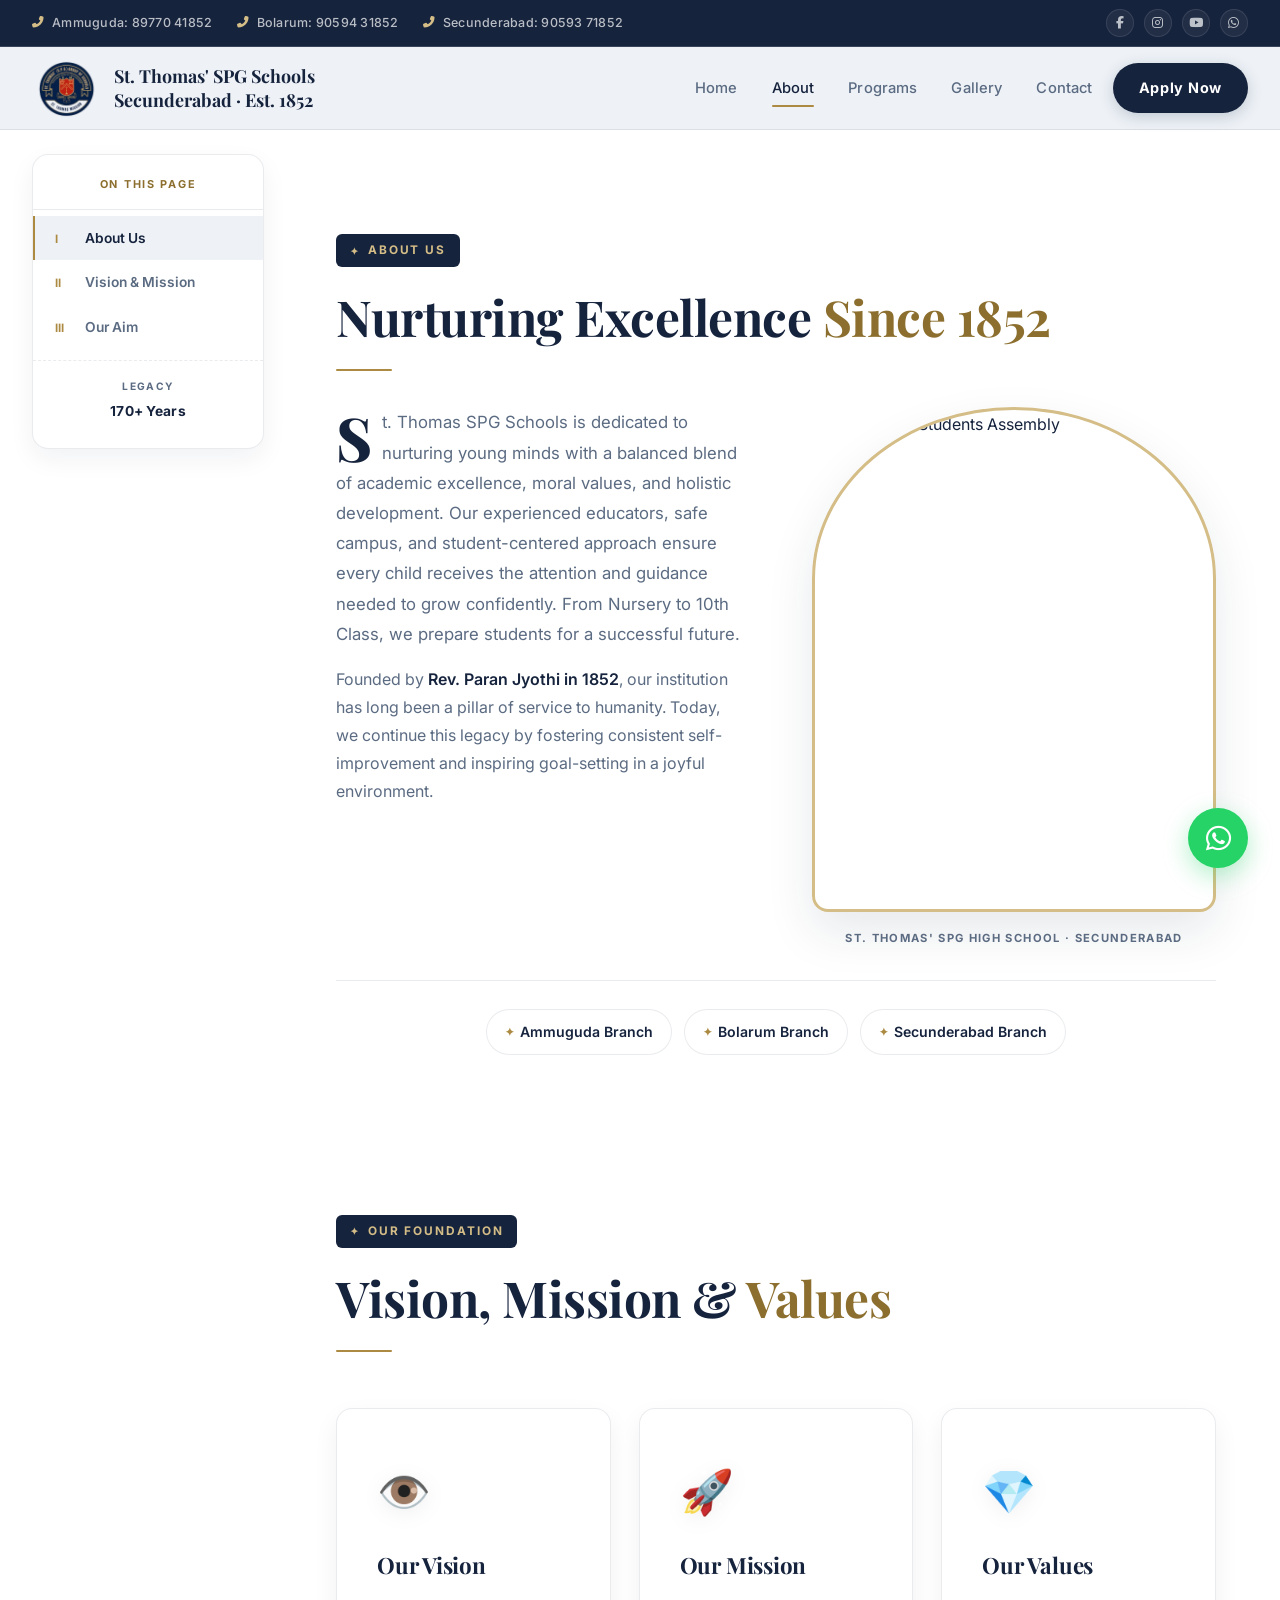
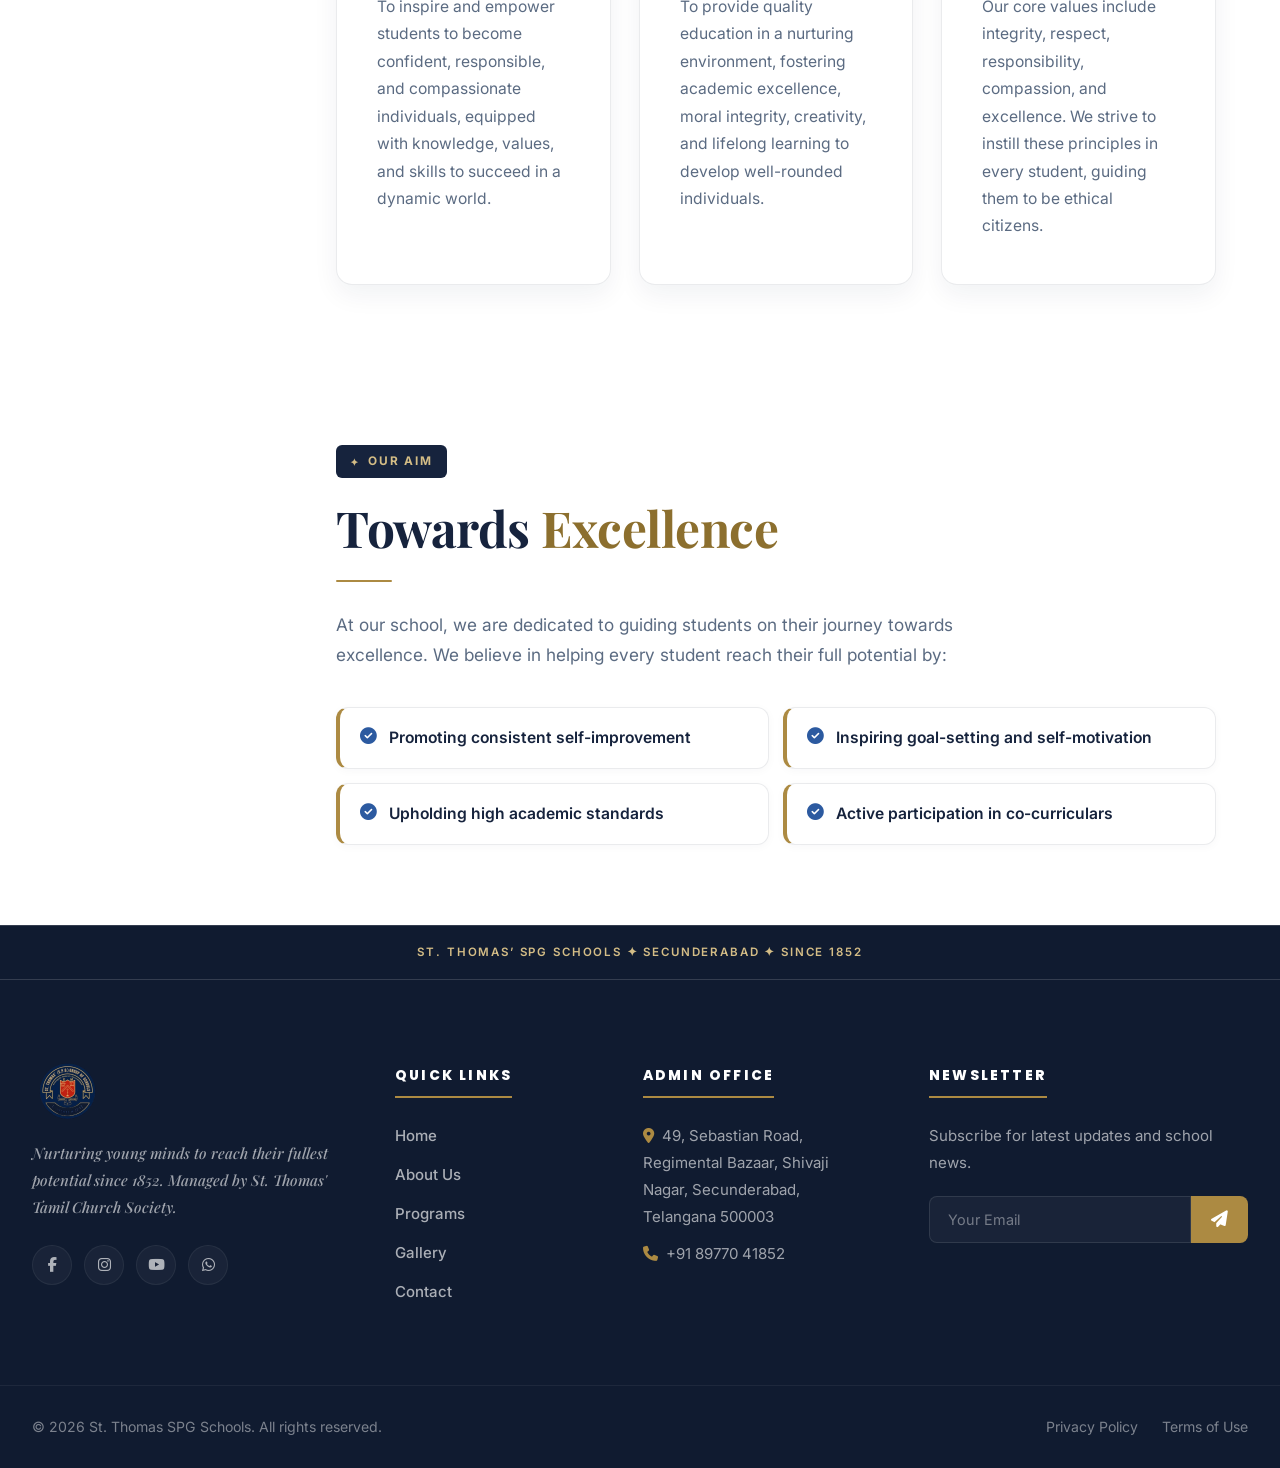
==== about.html @ c5da7d05 "Fix sticky sidebar regression, hide sidebar on mobile, reduce section spacing Co-Authored-By: Claude" ====
<!DOCTYPE html>
<html lang="en">
<head>
  <meta charset="UTF-8">
  <meta name="viewport" content="width=device-width, initial-scale=1.0">
  <title>About Us | St. Thomas SPG Schools</title>
  <meta name="description" content="Learn about the legacy, mission, and vision of St. Thomas SPG Schools. Excellence in education since 1852.">
  <link rel="preconnect" href="https://fonts.googleapis.com">
  <link rel="preconnect" href="https://fonts.gstatic.com" crossorigin>
  <link href="https://fonts.googleapis.com/css2?family=Poppins:wght@300;400;500;600;700;800&family=Montserrat:wght@400;500;600;700;800&family=Inter:wght@300;400;500;600;700&display=swap" rel="stylesheet">
  <link rel="stylesheet" href="https://cdnjs.cloudflare.com/ajax/libs/font-awesome/6.5.1/css/all.min.css">
  <link rel="stylesheet" href="style.css?v=15">
</head>
<body>

<div class="header-wrapper">
  <div class="top-bar">
    <div class="container">
      <div class="branch-links">
        <a href="tel:+918977041852" class="top-link"><i class="fas fa-phone-alt"></i> Ammuguda: 89770 41852</a>
        <a href="tel:+919059431852" class="top-link"><i class="fas fa-phone-alt"></i> Bolarum: 90594 31852</a>
        <a href="tel:+919059371852" class="top-link"><i class="fas fa-phone-alt"></i> Secunderabad: 90593 71852</a>
      </div>
      <div class="social-links">
        <a href="https://www.facebook.com/profile.php?id=61575500995581" target="_blank" aria-label="Facebook"><i class="fab fa-facebook-f"></i></a>
        <a href="https://www.instagram.com/st.thomasspg" target="_blank" aria-label="Instagram"><i class="fab fa-instagram"></i></a>
        <a href="https://youtube.com/@stthomasspghighschool" target="_blank" aria-label="YouTube"><i class="fab fa-youtube"></i></a>
        <a href="https://wa.me/918977041852" target="_blank" aria-label="WhatsApp"><i class="fab fa-whatsapp"></i></a>
      </div>
    </div>
  </div>
  <header class="main-header">
    <div class="container">
      <a href="index.html"><img src="assets/logo.png" alt="St. Thomas SPG Logo" class="nav-logo"></a>
      <nav class="nav-links" id="mainNav">
        <a href="index.html">Home</a>
        <a href="about.html" class="active">About</a>
        <a href="programs.html">Programs</a>
        <a href="gallery.html">Gallery</a>
        <!-- <a href="blog.html">Blog</a> -->
        <a href="contact.html">Contact</a>
        <a href="contact.html" class="btn-apply">Apply Now</a>
      </nav>
      <button class="menu-toggle" aria-label="Toggle Menu">
        <span class="bar"></span><span class="bar"></span><span class="bar"></span>
      </button>
    </div>
  </header>
</div>

<main>

  <!-- Page Banner -->
  <!-- <section class="page-banner" style="background-image: url('assets/about-banner.jpg')"></section> -->

  <div class="page-layout">
    <nav class="quick-nav" aria-label="Page sections">
      <div class="quick-nav-title">On This Page</div>
      <a href="#intro"><span class="num">I</span> About Us</a>
      <a href="#foundation"><span class="num">II</span> Vision &amp; Mission</a>
      <a href="#aim"><span class="num">III</span> Our Aim</a>
      <div class="quick-nav-footer">
        <span class="qn-label">Legacy</span>
        <span class="qn-value">170+ Years</span>
      </div>
    </nav>
    <div class="page-content">

  <!-- About Intro -->
  <section id="intro" class="section">
    <div class="container">
      <span class="eyebrow">About Us</span>
      <h2 class="section-title">Nurturing Excellence <span>Since 1852</span></h2>
      <div class="gold-rule"></div>
      <div class="about-intro-grid mt-4">
        <div class="reveal-left">
          <p class="drop-cap">
            St. Thomas SPG Schools is dedicated to nurturing young minds with a balanced blend of academic excellence, moral values, and holistic development.
            Our experienced educators, safe campus, and student-centered approach ensure every child receives the attention and guidance needed to grow confidently.
            From Nursery to 10th Class, we prepare students for a successful future.
          </p>
          <p style="font-size:1rem;line-height:1.75;color:var(--muted)">
            Founded by <strong style="color:var(--ink)">Rev. Paran Jyothi in 1852</strong>, our institution has long been a pillar of service to humanity.
            Today, we continue this legacy by fostering consistent self-improvement and inspiring goal-setting in a joyful environment.
          </p>
        </div>
        <div class="reveal-right">
          <div class="arch-image-wrap">
            <img src="assets/DSC09462.JPG" alt="St. Thomas Students Assembly" loading="lazy">
          </div>
          <div class="arch-caption">St. Thomas' SPG High School &middot; Secunderabad</div>
        </div>
      </div>
      <div class="branch-pills reveal">
        <span>Ammuguda Branch</span>
        <span>Bolarum Branch</span>
        <span>Secunderabad Branch</span>
       
      </div>
    </div>
  </section>

  <!-- Mission / Vision / Values -->
  <section id="foundation" class="section">
    <div class="container">
      <div class="text-center reveal mb-5">
        <span class="eyebrow">Our Foundation</span>
        <h2 class="section-title">Vision, Mission &amp; <span>Values</span></h2>
        <div class="gold-rule center"></div>
      </div>
      <div class="mission-grid">
        <div class="glass-card reveal">
          <span class="icon-emoji">👁️</span>
          <h3>Our Vision</h3>
          <p>To inspire and empower students to become confident, responsible, and compassionate individuals, equipped with knowledge, values, and skills to succeed in a dynamic world.</p>
        </div>
        <div class="glass-card reveal">
          <span class="icon-emoji">🚀</span>
          <h3>Our Mission</h3>
          <p>To provide quality education in a nurturing environment, fostering academic excellence, moral integrity, creativity, and lifelong learning to develop well-rounded individuals.</p>
        </div>
        <div class="glass-card reveal">
          <span class="icon-emoji">💎</span>
          <h3>Our Values</h3>
          <p>Our core values include integrity, respect, responsibility, compassion, and excellence. We strive to instill these principles in every student, guiding them to be ethical citizens.</p>
        </div>
      </div>
    </div>
  </section>

  <!-- Our Aim -->
  <section id="aim" class="section">
    <div class="container">
      <div class="text-center reveal mb-4">
        <span class="eyebrow">Our Aim</span>
        <h2 class="section-title">Towards <span>Excellence</span></h2>
        <div class="gold-rule center"></div>
        <p class="section-subtitle">At our school, we are dedicated to guiding students on their journey towards excellence. We believe in helping every student reach their full potential by:</p>
      </div>
      <div class="aim-list reveal">
        <div class="aim-item"><i class="fas fa-check-circle"></i> Promoting consistent self-improvement</div>
        <div class="aim-item"><i class="fas fa-check-circle"></i> Inspiring goal-setting and self-motivation</div>
        <div class="aim-item"><i class="fas fa-check-circle"></i> Upholding high academic standards</div>
        <div class="aim-item"><i class="fas fa-check-circle"></i> Active participation in co-curriculars</div>
      </div>
    </div>
  </section>

    </div>
  </div>

</main>

<footer class="main-footer">
  <div class="container footer-grid">
    <div class="footer-col">
      <img src="assets/logo.png" alt="St. Thomas SPG Logo" class="footer-logo">
      <p>Nurturing young minds to reach their fullest potential since 1852. Managed by St. Thomas' Tamil Church Society.</p>
      <div class="footer-social">
        <a href="https://www.facebook.com/profile.php?id=61575500995581" target="_blank"><i class="fab fa-facebook-f"></i></a>
        <a href="https://www.instagram.com/st.thomasspg" target="_blank"><i class="fab fa-instagram"></i></a>
        <a href="https://youtube.com/@stthomasspghighschool" target="_blank"><i class="fab fa-youtube"></i></a>
        <a href="https://wa.me/918977041852" target="_blank"><i class="fab fa-whatsapp"></i></a>
      </div>
    </div>
    <div class="footer-col">
      <h4>Quick Links</h4>
      <div class="footer-links">
        <a href="index.html">Home</a>
        <a href="about.html">About Us</a>
        <a href="programs.html">Programs</a>
        <a href="gallery.html">Gallery</a>
        <!-- <a href="blog.html">Blog</a> -->
        <a href="contact.html">Contact</a>
      </div>
    </div>
    <div class="footer-col">
      <h4>Admin Office</h4>
      <p><i class="fas fa-map-marker-alt" style="margin-right:8px;color:var(--gold)"></i>49, Sebastian Road, Regimental Bazaar, Shivaji Nagar, Secunderabad, Telangana 500003</p>
      <p style="margin-top:10px"><i class="fas fa-phone" style="margin-right:8px;color:var(--gold)"></i>+91 89770 41852</p>
    </div>
    <div class="footer-col">
      <h4>Newsletter</h4>
      <p>Subscribe for latest updates and school news.</p>
      <form class="newsletter-form">
        <input type="email" placeholder="Your Email">
        <button type="submit"><i class="fas fa-paper-plane"></i></button>
      </form>
    </div>
  </div>
  <div class="footer-bottom">
    <div class="container">
      <p>&copy; 2026 St. Thomas SPG Schools. All rights reserved.</p>
      <div class="footer-bottom-links">
        <a href="#">Privacy Policy</a>
        <a href="#">Terms of Use</a>
      </div>
    </div>
  </div>
</footer>

<a href="https://wa.me/918977041852" class="whatsapp-float" target="_blank" aria-label="Chat on WhatsApp"><i class="fab fa-whatsapp"></i></a>
<script src="main.js?v=12"></script>
</body>
</html>
---- style.css ----
/* ============================================================
   St. Thomas SPG Schools — Heritage Institutional Style System
   Design: Traditional, editorial, content-first (est. 1852)
   Colors: Deep Navy + Antique Gold, on pale stone backgrounds
   Fonts: Playfair Display (headings) + Inter (body)
   ============================================================ */

@import url('https://fonts.googleapis.com/css2?family=Playfair+Display:ital,wght@0,600;0,700;0,800;1,500;1,600&family=Poppins:wght@300;400;500;600;700;800&family=Montserrat:wght@400;500;600;700;800&family=Inter:wght@300;400;500;600;700&display=swap');
@import url('https://cdnjs.cloudflare.com/ajax/libs/font-awesome/6.5.1/css/all.min.css');

/* ── Design Tokens & Gradients ── */
:root {
  --navy:            #16233D; /* Deep Heritage Navy primary */
  --navy-mid:        #101B30;
  --navy-light:      #2C4570;
  --gold:            #AC8A42; /* Antique Gold secondary */
  --gold-light:      #D4BD86;
  --gold-accent:     #8C6F2E;
  --emerald:         #2C5AA0; /* Muted link blue accent */
  --emerald-dark:    #234A87;
  --cream:           #EEF2F7; /* Pale stone-blue support */
  --white:           #FFFFFF;
  --ink:             #16233D;
  --muted:           #5B6B82;
  --border:          rgba(22, 35, 61, 0.09);
  --border-light:    rgba(255, 255, 255, 0.15);

  /* Gradients — flattened to solid heritage tones */
  --gradient-blue:         var(--navy);
  --gradient-cyan:         var(--navy);
  --gradient-yellow:       var(--gold);
  --gradient-yellow-light: var(--gold-light);
  --gradient-green:        var(--emerald);
  --gradient-glass:        linear-gradient(135deg, rgba(255,255,255,0.7), rgba(255,255,255,0.25));

  /* Elevation Shadows */
  --shadow-s:        0 2px 10px rgba(22, 35, 61, 0.03);
  --shadow-m:        0 10px 26px rgba(22, 35, 61, 0.06);
  --shadow-l:        0 20px 48px rgba(22, 35, 61, 0.10);

  /* Radius */
  --radius-sm:       8px;
  --radius:          12px;
  --radius-lg:       16px;

  /* Framing Motion style easing */
  --transition:      all 0.5s cubic-bezier(0.16, 1, 0.3, 1);
  --container:       1280px;
  --header-h:        142px;
}

/* ── Reset & Core Styles ── */
*, *::before, *::after { margin:0; padding:0; box-sizing:border-box; }
html { scroll-behavior: smooth; font-size: 16px; -webkit-font-smoothing: antialiased; }
body {
  font-family: 'Inter', sans-serif;
  color: var(--ink);
  line-height: 1.8;
  background: var(--white);
  overflow-x: hidden;
}
img { max-width:100%; height:auto; display:block; image-rendering: -webkit-optimize-contrast; }
a { text-decoration: none; color: inherit; transition: var(--transition); }
ul { list-style: none; }

/* Heritage Typography */
h1, h2, h3, h4 {
  font-family: 'Playfair Display', Georgia, serif;
  color: var(--navy);
  line-height: 1.25;
  font-weight: 700;
  letter-spacing: -0.01em;
}
p {
  font-weight: 400;
  color: var(--muted);
}
strong {
  color: var(--navy-mid);
  font-weight: 600;
}

/* Custom Scrollbar */
::-webkit-scrollbar { width: 8px; }
::-webkit-scrollbar-track { background: var(--cream); }
::-webkit-scrollbar-thumb { background: var(--navy-light); border-radius: 4px; }
::-webkit-scrollbar-thumb:hover { background: var(--gold); }

::selection {
  background: var(--navy);
  color: var(--gold-light);
}

/* Container */
.container { max-width: var(--container); margin: 0 auto; padding: 0 32px; }

/* Gradient Heading utility */
.gradient-text {
  background: var(--gradient-blue);
  -webkit-background-clip: text;
  -webkit-text-fill-color: transparent;
}
.gradient-text-alt {
  background: var(--gradient-yellow);
  -webkit-background-clip: text;
  -webkit-text-fill-color: transparent;
}

/* ══════════════════════════════════════════
   TOP BAR (Gradient background)
   ══════════════════════════════════════════ */
.top-bar {
  background: var(--navy);
  color: rgba(255, 255, 255, 0.7);
  padding: 9px 0;
  font-size: 0.78rem;
  font-weight: 500;
  letter-spacing: 0.06em;
  text-transform: uppercase;
  border-bottom: 1px solid var(--border-light);
}
.top-bar .container { display:flex; align-items:center; justify-content:space-between; flex-wrap:wrap; gap:12px; }
.branch-links { display:flex; gap:24px; flex-wrap:wrap; }
.top-link { display:flex; align-items:center; gap:8px; color:rgba(255, 255, 255, 0.7); text-transform: none; letter-spacing: 0.02em; }
.top-link:hover { color: var(--gold-light); }
.top-link i { font-size:0.72rem; color: var(--gold-light); }
.social-links { display:flex; gap:10px; }
.social-links a {
  width: 28px; height: 28px;
  border-radius: 50%;
  background: rgba(255, 255, 255, 0.05);
  display: flex; align-items: center; justify-content: center;
  font-size: 0.78rem; color: rgba(255, 255, 255, 0.7);
  transition: var(--transition);
  border: 1px solid rgba(255,255,255,0.1);
}
.social-links a:hover {
  background: var(--gold);
  color: var(--white);
  border-color: transparent;
}

/* ══════════════════════════════════════════
   NAVIGATION BAR (Flat, editorial, sticky)
   ══════════════════════════════════════════ */
.header-wrapper { position: sticky; top: 0; z-index: 950; }
.main-header {
  background: var(--cream);
  border-bottom: 1px solid var(--border);
  padding: 12px 0;
  transition: var(--transition);
}
.main-header.scrolled {
  padding: 8px 0;
  box-shadow: var(--shadow-s);
  background: var(--white);
}
.main-header .container { display:flex; align-items:center; justify-content:space-between; }
.main-header .container > a { display:flex; align-items:center; }
.nav-logo { height: 58px; width: auto; transition: var(--transition); }
.main-header.scrolled .nav-logo { height: 48px; }
/* CSS-only heritage wordmark beside the crest, matching reference lockup */
.main-header .container > a::after {
  content: "St. Thomas' SPG Schools\A Secunderabad \00B7  Est. 1852";
  white-space: pre-line;
  margin-left: 14px;
  font-family: 'Playfair Display', Georgia, serif;
  font-weight: 700;
  font-size: 1.12rem;
  line-height: 1.35;
  color: var(--navy);
}

.nav-links { display:flex; align-items:center; gap:6px; }
.nav-links a {
  font-family: 'Inter', sans-serif;
  font-weight: 500;
  font-size: 0.92rem;
  color: var(--muted);
  padding: 8px 14px;
  border-radius: var(--radius-sm);
  position: relative;
  letter-spacing: 0.01em;
}
.nav-links a:hover, .nav-links a.active { color: var(--navy); }
.nav-links a::after {
  content:''; position:absolute; bottom:2px; left:14px; right:14px;
  height: 2px; background: var(--gold);
  transform: scaleX(0); transform-origin: left;
  transition: transform 0.35s cubic-bezier(0.16, 1, 0.3, 1);
  border-radius: 2px;
}
.nav-links a:hover::after, .nav-links a.active::after { transform: scaleX(1); }

/* Premium Apply Button */
.nav-links .btn-apply {
  background: var(--gradient-blue);
  color: var(--white) !important;
  padding: 12px 26px;
  border-radius: 50px;
  font-weight: 700;
  font-size: 0.9rem;
  letter-spacing: 0.05em;
  border: none;
  transition: var(--transition);
  box-shadow: 0 4px 15px rgba(15, 41, 66, 0.2);
}
.nav-links .btn-apply::after { display:none; }
.nav-links .btn-apply:hover {
  background: var(--gold-accent);
  color: var(--white) !important;
}

/* Mobile Toggle */
.menu-toggle {
  display: none; flex-direction: column; gap: 6px;
  background: none; border: none; cursor: pointer; padding: 6px;
}
.menu-toggle .bar { display:block; width:26px; height:2px; background: var(--navy); border-radius:2px; transition: var(--transition); }
.menu-toggle.active .bar:nth-child(1) { transform: translateY(8px) rotate(45deg); }
.menu-toggle.active .bar:nth-child(2) { opacity: 0; }
.menu-toggle.active .bar:nth-child(3) { transform: translateY(-8px) rotate(-45deg); }

/* ══════════════════════════════════════════
   HERO BANNER & CAROUSEL (Ken Burns Slide)
   ══════════════════════════════════════════ */
.hero { position:relative; height: 85vh; min-height: 600px; overflow: hidden; background: var(--navy); }
.hero-slider { height:100%; position:relative; }
.slide {
  position:absolute; inset:0;
  opacity: 0; transition: opacity 1.8s cubic-bezier(0.4, 0, 0.2, 1);
  display:flex; align-items:center;
  overflow: hidden;
}
.slide::before {
  content: '';
  position: absolute; inset: 0;
  background-image: inherit;
  background-size: cover; background-position: center;
  transition: transform 8s ease-out;
  transform: scale(1.08);
}
.slide.active { opacity:1; z-index:1; }
.slide.active::before { transform: scale(1); }

.slide-overlay {
  position:absolute; inset:0;
  background: linear-gradient(115deg, rgba(16,27,48,0.93) 0%, rgba(22,35,61,0.6) 52%, rgba(172,138,66,0.22) 100%);
  z-index: 1;
}
/* CSS-only heritage crest, echoing a circular church-seal motif */
.hero::after {
  content: '';
  position: absolute; top: 44px; right: 56px; z-index: 4;
  width: 108px; height: 108px; border-radius: 50%;
  background: var(--white) url('assets/logo.png') center/60% no-repeat;
  border: 3px solid var(--gold-light);
  box-shadow: var(--shadow-l);
}
@media (max-width: 1024px) { .hero::after { display:none; } }
.hero-content {
  position:relative; z-index:2;
  color: var(--white);
  max-width: 740px;
  opacity: 0; transform: translateY(40px);
  transition: opacity 1s 0.6s cubic-bezier(0.16, 1, 0.3, 1), transform 1s 0.6s cubic-bezier(0.16, 1, 0.3, 1);
}
.slide.active .hero-content { opacity:1; transform: translateY(0); }

.hero-eyebrow {
  display:inline-flex; align-items:center; gap:8px;
  background: rgba(255, 255, 255, 0.1);
  color: var(--gold-light);
  padding: 7px 16px 7px 14px; border-radius: 6px;
  font-size: 0.76rem; font-weight: 700;
  text-transform: uppercase; letter-spacing: 0.14em;
  margin-bottom: 26px;
  border: 1px solid rgba(255,255,255,0.15);
}
.hero-content h1 {
  font-family: 'Playfair Display', Georgia, serif;
  font-weight: 700;
  font-size: clamp(2.6rem, 5.8vw, 4.2rem);
  color: var(--white);
  margin-bottom: 22px;
  line-height: 1.15;
}
.hero-content h1 span { color: var(--gold-light); }
.hero-content p { font-size: 1.12rem; color: var(--white); opacity:0.85; margin-bottom: 38px; max-width: 600px; font-weight: 300; font-style: italic; }
.hero-actions { display:flex; gap:16px; flex-wrap:wrap; }

/* Quick-fact pill row, echoing reference's service-time pills */
.hero-facts { display:flex; gap:10px; flex-wrap:wrap; margin-top: 32px; }
.hero-facts span {
  display:inline-flex; align-items:center;
  background: rgba(255,255,255,0.08);
  border: 1px solid rgba(255,255,255,0.18);
  color: rgba(255,255,255,0.9);
  padding: 8px 16px; border-radius: 50px;
  font-size: 0.82rem; font-weight: 600;
}
.hero-facts span strong { color: var(--gold-light); font-weight: 700; margin-right: 5px; }

/* CSS-only pull-quote for reused brand tagline text */
.pull-quote {
  font-family: 'Playfair Display', Georgia, serif;
  font-style: italic; font-weight: 500;
  font-size: 1.5rem; line-height: 1.5;
  color: var(--navy);
  border-left: 3px solid var(--gold);
  padding: 6px 0 6px 26px;
  margin: 32px 0;
}

/* Branch-family pill list, echoing reference's "Mother of many congregations" tags */
.branch-pills {
  display:flex; flex-wrap:wrap; gap:12px;
  justify-content:center;
  margin-top: 32px; padding-top: 28px;
  border-top: 1px solid var(--border);
}
.branch-pills span {
  display:inline-flex; align-items:center; gap:6px;
  background: var(--white);
  border: 1px solid var(--border);
  color: var(--navy);
  padding: 9px 18px; border-radius: 50px;
  font-size: 0.88rem; font-weight: 600;
}
.branch-pills span::before { content: '\2726'; color: var(--gold); font-size: 0.8em; }

/* ══════════════════════════════════════════
   PAGE LAYOUT (sticky "Order of Service" style menu + content, side by side)
   ══════════════════════════════════════════ */
.page-layout {
  display: flex;
  align-items: flex-start;
  gap: 40px;
  max-width: var(--container);
  margin: 0 auto;
  padding: 24px 32px 0;
}
.page-content { flex: 1 1 auto; min-width: 0; }
.quick-nav {
  flex: 0 0 232px;
  position: sticky;
  top: 96px;
  background: var(--white);
  border: 1px solid var(--border);
  border-radius: var(--radius-lg);
  box-shadow: var(--shadow-m);
  padding: 20px 0;
  max-height: calc(100vh - 120px);
  overflow-y: auto;
}
.quick-nav-title {
  text-align: center;
  font-size: 0.68rem; font-weight: 700;
  letter-spacing: 0.16em; text-transform: uppercase;
  color: var(--gold-accent);
  padding: 0 20px 14px;
  border-bottom: 1px solid var(--border);
  margin-bottom: 6px;
}
.quick-nav a {
  display: flex; align-items: baseline; gap: 12px;
  padding: 10px 20px;
  font-size: 0.86rem; font-weight: 600;
  color: var(--muted);
  border-left: 2px solid transparent;
}
.quick-nav a span.num {
  font-family: 'Inter', sans-serif;
  font-size: 0.72rem; font-weight: 700;
  color: var(--gold);
  min-width: 18px;
}
.quick-nav a:hover { background: var(--cream); color: var(--navy); }
.quick-nav a.active {
  background: var(--cream);
  color: var(--navy);
  border-left-color: var(--gold);
}
.quick-nav-footer {
  text-align: center;
  margin-top: 10px; padding: 16px 20px 4px;
  border-top: 1px dashed var(--border);
}
.quick-nav-footer .qn-label {
  display:block; font-size: 0.64rem; font-weight: 700;
  letter-spacing: 0.14em; text-transform: uppercase;
  color: var(--muted); margin-bottom: 4px;
}
.quick-nav-footer .qn-value {
  display:block; font-size: 0.86rem; font-weight: 700;
  color: var(--navy); letter-spacing: 0.02em;
}
/* Below this width there's no room for menu + content side by side — hide the sidebar entirely on mobile/tablet */
@media (max-width: 1100px) {
  .page-layout { display: block; padding-top: 0; }
  .quick-nav { display: none; }
}

/* Buttons */
.btn-hero-primary {
  background: var(--gold);
  color: var(--white);
  padding: 14px 32px; border-radius: 50px;
  font-weight: 600; font-size: 0.98rem;
  display:inline-flex; align-items:center; gap:8px;
  border: none;
  transition: var(--transition);
  box-shadow: var(--shadow-s);
  cursor: pointer;
}
.btn-hero-primary:hover {
  background: var(--navy);
  color: var(--white);
  box-shadow: var(--shadow-m);
}
.btn-hero-outline {
  border: 1.5px solid rgba(255,255,255,0.5); color: var(--white);
  padding: 14px 32px; border-radius: 50px;
  font-weight: 600; font-size: 0.98rem;
  transition: var(--transition);
  background: transparent;
}
.btn-hero-outline:hover {
  background: var(--white);
  color: var(--navy);
  border-color: var(--white);
}

/* Slider Dots */
.slider-dots {
  position:absolute; bottom:40px; left:50%; transform:translateX(-50%);
  display:flex; gap:12px; z-index:5;
}
.dot {
  width:12px; height:12px;
  background: rgba(255,255,255,0.3); border-radius:50%;
  cursor:pointer; transition: var(--transition);
}
.dot.active { background: var(--gradient-yellow); width:36px; border-radius:6px; }

/* ══════════════════════════════════════════
   SECTION BASE (Modern layouts)
   ══════════════════════════════════════════ */
.section { padding: 80px 0; position: relative; }
.section-cream { background: var(--cream); }
.section-navy { background: var(--gradient-blue); color: var(--white); }

.eyebrow {
  display:inline-flex; align-items:center; gap:8px;
  font-family: 'Inter', sans-serif;
  font-size: 0.74rem; font-weight: 700;
  text-transform: uppercase; letter-spacing: 0.16em;
  color: var(--gold-light);
  background: var(--navy);
  padding: 6px 14px; border-radius: 6px;
  margin-bottom: 18px;
}
.eyebrow::before { content: '\2726'; color: var(--gold-light); font-size: 0.85em; }
.section-navy .eyebrow { background: rgba(255,255,255,0.1); color: var(--gold-light); }

.section-title {
  font-size: clamp(1.9rem, 4vw, 3.1rem);
  color: var(--navy);
  margin-bottom: 22px;
  font-weight: 700;
  letter-spacing: -0.01em;
}
.section-title span { color: var(--gold-accent); }
.section-title.light { color: var(--white); }

/* ══════════════════════════════════════════
   LEADER CARD (dark message card — echoing reference's "From the Pastor's Desk")
   ══════════════════════════════════════════ */
.leader-card {
  background: var(--gradient-blue);
  border-radius: var(--radius-lg);
  padding: 56px;
  display: grid;
  grid-template-columns: 220px 1fr;
  gap: 48px;
  align-items: start;
  box-shadow: var(--shadow-l);
}
.leader-card-side { text-align: center; }
.leader-photo {
  width: 140px; height: 140px;
  border-radius: 50%;
  object-fit: cover;
  border: 3px solid var(--gold-light);
  box-shadow: var(--shadow-m);
  margin: 0 auto 18px;
  display: block;
}
.leader-card-side h3 { color: var(--white); font-size: 1.15rem; margin-bottom: 6px; }
.leader-card-side .leader-title {
  display: block;
  font-size: 0.74rem; font-weight: 700;
  letter-spacing: 0.1em; text-transform: uppercase;
  color: rgba(255,255,255,0.6);
  line-height: 1.6;
}
.leader-card-main .eyebrow { background: rgba(255,255,255,0.1); color: var(--gold-light); }
.leader-card-main .section-title { color: var(--white); margin-bottom: 18px; }
.leader-card-main .section-title span { color: var(--gold-light); }
.leader-intro { font-family: 'Playfair Display', Georgia, serif; font-style: italic; font-size: 1.15rem; color: rgba(255,255,255,0.85); line-height: 1.6; margin-bottom: 22px; }
.leader-card-main p { color: rgba(255,255,255,0.75); margin-bottom: 16px; line-height: 1.8; }
.leader-signature-rule { border: none; border-top: 1px solid rgba(255,255,255,0.15); margin: 28px 0; }
.leader-signature { font-family: 'Playfair Display', Georgia, serif; font-style: italic; font-weight: 700; font-size: 1.15rem; color: var(--gold-light); margin-bottom: 6px; }
.leader-signature-title { font-size: 0.76rem; letter-spacing: 0.08em; text-transform: uppercase; color: rgba(255,255,255,0.55); }
@media (max-width: 760px) { .leader-card { grid-template-columns: 1fr; padding: 36px 28px; text-align:center; } .leader-card-main { text-align: left; } }
.section-title.light span { color: var(--gold-light); }
.section-subtitle { color: var(--muted); font-size: 1.08rem; max-width: 660px; line-height: 1.75; }
.section-navy .section-subtitle { color: rgba(255,255,255,0.75); }

/* Elegant Divider rule */
.gold-rule {
  width: 56px; height: 2px;
  background: var(--gold);
  border-radius: 1px;
  margin-bottom: 28px;
}
.center .gold-rule { margin: 0 auto 28px; }


/* ══════════════════════════════════════════
   DESK CARDS (Church Desk / Management Desk — 3-up person cards)
   ══════════════════════════════════════════ */
.desk-intro { max-width: 780px; margin: 0 auto 48px; text-align: center; color: var(--muted); font-size: 1.05rem; line-height: 1.85; }
.desk-grid { display: grid; grid-template-columns: repeat(3, 1fr); gap: 28px; }
.desk-card {
  background: var(--white);
  border: 1px solid var(--border);
  border-radius: var(--radius-lg);
  padding: 32px 24px;
  text-align: center;
  box-shadow: var(--shadow-s);
  transition: var(--transition);
}
.desk-card:hover { box-shadow: var(--shadow-m); transform: translateY(-6px); border-color: rgba(213, 161, 41, 0.25); }
.desk-photo {
  width: 108px; height: 108px;
  border-radius: 50%;
  object-fit: cover;
  border: 3px solid var(--gold-light);
  box-shadow: var(--shadow-s);
  margin: 0 auto 18px;
  display: block;
}
.desk-card h3 { font-size: 1.08rem; color: var(--navy); margin-bottom: 6px; font-weight: 700; line-height: 1.35; }
.desk-card .desk-role {
  display: block;
  font-size: 0.72rem; font-weight: 700;
  letter-spacing: 0.1em; text-transform: uppercase;
  color: var(--gold-accent);
}
@media (max-width: 768px) { .desk-grid { grid-template-columns: 1fr; } }
@media (max-width: 1024px) and (min-width: 769px) { .desk-grid { grid-template-columns: repeat(2, 1fr); } }

/* ══════════════════════════════════════════
   OUR STORY / ABOUT SCHOOL
   ══════════════════════════════════════════ */
.story-grid { display:grid; grid-template-columns: 1fr 1fr; gap: 80px; align-items:center; }
#story .story-grid { align-items: start; }
.story-image-wrap { position:relative; }
.story-image-wrap img {
  border-radius: var(--radius-lg); /* exact 20px */
  width:100%; height:auto; aspect-ratio: 4/3; object-fit:cover;
  box-shadow: var(--shadow-l);
  border: 4px solid var(--white);
  transition: var(--transition);
}
.story-image-wrap:hover img { transform: translateY(-6px) scale(1.01); box-shadow: 0 30px 60px rgba(15,41,66,0.15); }
.story-badge {
  position:absolute; bottom:-20px; right:-20px;
  background: var(--gradient-blue); color: var(--white);
  padding: 22px 28px; border-radius: var(--radius-lg);
  font-family: 'Playfair Display', serif;
  font-size: 0.95rem; font-weight: 700;
  text-align:center; line-height:1.2;
  box-shadow: var(--shadow-m);
  border: 1px solid var(--border-light);
  z-index: 5;
}
.story-badge big { display:block; font-size: 2.5rem; color: var(--gold); font-weight: 800; margin-bottom: 4px; }
.story-content p { color: var(--muted); margin-bottom: 18px; font-size: 1.06rem; }

.btn-link {
  display:inline-flex; align-items:center; gap:8px;
  font-weight: 700; color: var(--navy);
  font-size: 0.96rem; letter-spacing: 0.03em;
  margin-top: 10px;
  border-bottom: 2.5px solid var(--gold);
  padding-bottom: 4px;
  transition: var(--transition);
}
.btn-link:hover { color: var(--gold-accent); gap: 12px; border-bottom-color: var(--navy); }

/* ══════════════════════════════════════════
   PROGRAM CARDS
   ══════════════════════════════════════════ */
.programs-grid { display:grid; grid-template-columns: repeat(3,1fr); gap: 32px; margin-top: 56px; }
.program-card {
  background: var(--white);
  border-radius: var(--radius-lg); /* exact 20px */
  border: 1px solid var(--border);
  overflow: hidden;
  position: relative;
  transition: var(--transition);
  box-shadow: var(--shadow-m);
}
.program-card::before {
  content: '';
  position: absolute; top: 0; left: 0; right: 0;
  height: 4px; background: var(--gradient-yellow);
  transform: scaleX(0); transform-origin: left;
  transition: var(--transition);
}
.program-card:hover::before { transform: scaleX(1); }
.program-card:hover { 
  transform: translateY(-8px) scale(1.01); 
  box-shadow: var(--shadow-l); 
  border-color: rgba(213, 161, 41, 0.25); 
}
.program-card-img {
  height: 240px; overflow:hidden; position:relative;
}
.program-card-img img { width:100%; height:100%; object-fit:cover; transition: transform 0.8s cubic-bezier(0.16, 1, 0.3, 1); }
.program-card:hover .program-card-img img { transform: scale(1.08); }
.program-icon {
  position:absolute; bottom:-26px; left:50%; transform: translateX(-50%);
  width:52px; height:52px;
  background: var(--white); color: var(--navy);
  border-radius:50%; display:flex; align-items:center; justify-content:center;
  font-size: 1.1rem;
  box-shadow: var(--shadow-m);
  border: 2px solid var(--gold);
  transition: var(--transition);
}
.program-card:hover .program-icon {
  background: var(--navy);
  color: var(--gold-light);
  border-color: var(--navy);
  transform: translateX(-50%) scale(1.08);
}
.program-card-body { text-align: center; }
.program-card-body .card-link { justify-content: center; }
.program-card-body { padding: 32px 28px 28px; }
.program-card-body h3 { font-size: 1.35rem; color: var(--navy); margin-bottom: 12px; margin-top: 8px; font-weight:700; }
.program-card-body p { color: var(--muted); font-size: 0.96rem; line-height: 1.7; }

/* ══════════════════════════════════════════
   CARD RAIL (drag-to-scroll + auto-drift, echoing reference's event/service rail)
   ══════════════════════════════════════════ */
.card-rail-wrap { margin-top: 56px; }
.card-rail {
  display: flex; gap: 24px;
  overflow-x: auto;
  /* no scroll-snap here: it fights the JS-driven continuous auto-scroll, freezing it at a snap point */
  cursor: grab;
  padding: 4px 4px 12px;
  scrollbar-width: none;
  -ms-overflow-style: none;
  user-select: none;
}
.card-rail::-webkit-scrollbar { display: none; }
.card-rail.dragging { cursor: grabbing; }
.card-rail .program-card { flex: 0 0 300px; }
.card-rail .gallery-item { flex: 0 0 300px; }
.card-rail .testi-card {
  flex: 0 0 300px;
  background: var(--white);
  border: 1px solid var(--border);
  border-radius: var(--radius-lg);
  padding: 24px;
  box-shadow: var(--shadow-s);
}
.testi-card .rail-meta { justify-content: flex-start; }
.testi-card h3 { font-size: 1.05rem; color: var(--navy); margin-bottom: 10px; font-weight: 700; }
.testi-card p { font-size: 0.9rem; color: var(--muted); line-height: 1.65; font-style: italic; }
.rail-hint {
  display: flex; align-items: center; gap: 8px;
  margin-top: 14px;
  font-size: 0.74rem; font-weight: 700;
  letter-spacing: 0.1em; text-transform: uppercase;
  color: var(--muted);
}
.rail-hint i { color: var(--gold); }

.rail-meta { display: flex; align-items: center; justify-content: center; gap: 12px; margin-bottom: 18px; }
.rail-badge {
  background: var(--navy); color: var(--white);
  border-radius: 10px; padding: 7px 12px;
  text-align: center; line-height: 1.2; min-width: 62px;
}
.rail-badge .rb-top, .rail-badge .rb-bottom {
  display: block; font-size: 0.58rem; font-weight: 700;
  letter-spacing: 0.08em; text-transform: uppercase;
  color: var(--gold-light);
}
.rail-badge .rb-bottom { color: rgba(255,255,255,0.65); }
.rail-badge .rb-big { display: block; font-family: 'Playfair Display', serif; font-size: 1.15rem; font-weight: 800; }
.rail-tag {
  font-size: 0.7rem; font-weight: 700; letter-spacing: 0.08em; text-transform: uppercase;
  color: var(--emerald);
  background: rgba(44, 90, 160, 0.08);
  padding: 6px 14px; border-radius: 50px;
}

/* ══════════════════════════════════════════
   WHY CHOOSE US & HIGHLIGHTS
   ══════════════════════════════════════════ */
.why-grid { display:grid; grid-template-columns: 1fr 1fr; gap: 80px; align-items:center; }
.why-image img { 
  border-radius: var(--radius-lg); /* exact 20px */
  width:100%; height:auto; aspect-ratio: 4/3; object-fit:cover; 
  box-shadow: var(--shadow-l); 
  border: 4px solid var(--white); 
}
.check-list { display:flex; flex-direction:column; gap:16px; margin-top: 28px; }
.check-item {
  display:flex; gap:16px; align-items:flex-start;
  padding: 18px 24px;
  background: var(--white);
  border-radius: var(--radius);
  border-left: 4px solid var(--gold);
  box-shadow: var(--shadow-s);
  border: 1px solid var(--border);
  border-left: 4px solid var(--gold);
  transition: var(--transition);
}
.check-item:hover { background: var(--cream); box-shadow: var(--shadow-m); transform: translateX(6px); border-color: rgba(213, 161, 41, 0.2); }
.check-item i { color: var(--emerald); font-size: 1.15rem; margin-top: 3px; flex-shrink:0; }
.check-item span { font-size: 1rem; color: var(--navy-mid); font-weight: 600; }

/* ══════════════════════════════════════════
   FEATURE GRID (icon-box cards, no photo — echoing reference's ministry cards)
   ══════════════════════════════════════════ */
.feature-grid { display:grid; grid-template-columns: repeat(3,1fr); gap: 24px; margin-top: 56px; }
.feature-card {
  background: var(--white);
  border: 1px solid var(--border);
  border-radius: var(--radius-lg);
  padding: 28px;
  box-shadow: var(--shadow-s);
  transition: var(--transition);
}
.feature-card:hover { box-shadow: var(--shadow-m); transform: translateY(-4px); border-color: rgba(213, 161, 41, 0.25); }
.feature-icon {
  width: 52px; height: 52px;
  background: var(--cream);
  border-radius: var(--radius-sm);
  display:flex; align-items:center; justify-content:center;
  color: var(--navy);
  font-size: 1.25rem;
  margin-bottom: 18px;
}
.feature-card h3 { font-size: 1.15rem; color: var(--navy); margin-bottom: 8px; font-weight: 700; }
.feature-card p { font-size: 0.94rem; color: var(--muted); line-height: 1.7; }

/* ══════════════════════════════════════════
   STATS BAR (Vibrant theme colors)
   ══════════════════════════════════════════ */
.stats-section { background: var(--cream); padding: 40px 0; border-top: 1px solid var(--border); border-bottom: 1px solid var(--border); }
.stats-grid { display:grid; grid-template-columns: repeat(4,1fr); gap: 24px; }
.stat-card {
  text-align:center;
  padding: 0 20px;
  border-right: 1px solid var(--border);
}
.stat-card:last-child { border-right: none; }
.stat-card i { display: none; }
.stat-number {
  font-family: 'Playfair Display', serif;
  font-size: 2rem; font-weight: 700;
  color: var(--navy); line-height: 1;
  margin-bottom: 6px; display:block;
  letter-spacing: -0.01em;
}
.stat-label { font-size: 0.68rem; text-transform: uppercase; letter-spacing: 0.12em; color: var(--muted); font-weight:600; }

/* ══════════════════════════════════════════
   TESTIMONIALS
   ══════════════════════════════════════════ */
.testimonials-grid { display:grid; grid-template-columns: repeat(2,1fr); gap: 32px; margin-top: 56px; }
.t-card {
  background: var(--white);
  border-radius: var(--radius-lg); /* exact 20px */
  padding: 44px;
  border: 1px solid var(--border);
  position:relative;
  transition: var(--transition);
  box-shadow: var(--shadow-m);
}
.t-card::before {
  content: '';
  position: absolute; top: 0; left: 0; right: 0;
  height: 4px; background: var(--gradient-blue);
  transform: scaleX(0); transition: var(--transition);
}
.t-card:hover::before { transform: scaleX(1); }
.t-card:hover { transform: translateY(-8px); box-shadow: var(--shadow-l); border-color: rgba(15, 41, 66, 0.15); }
.t-quote {
  font-size: 4rem; line-height: 1;
  color: var(--gold-light); font-family: Georgia, serif;
  margin-bottom: 8px; opacity: 0.8;
}
.t-card p { color: var(--ink); font-size: 1.05rem; line-height: 1.8; font-style: italic; margin-bottom: 28px; font-weight: 400; }
.t-author strong { color: var(--navy); font-size: 1.1rem; display:block; font-weight: 700; }
.t-author span { color: var(--muted); font-size: 0.88rem; font-weight: 500; }
.stars { color: var(--gold); font-size: 1rem; margin-bottom: 18px; letter-spacing: 3px; }

/* ══════════════════════════════════════════
   CONTACT FORM & INFO
   ══════════════════════════════════════════ */
.contact-grid { display:grid; grid-template-columns: 1fr 1.3fr; gap: 64px; align-items:start; }
.contact-info-block { display:flex; flex-direction:column; gap:20px; }
.contact-item {
  display:flex; gap:20px; align-items:flex-start;
  padding: 24px;
  background: var(--cream);
  border-radius: var(--radius);
  transition: var(--transition);
  border: 1px solid transparent;
}
.contact-item:hover { 
  background: var(--white); 
  box-shadow: var(--shadow-m); 
  transform: translateX(8px); 
  border-color: var(--border); 
}
.c-icon-wrap {
  width: 56px; height: 56px; flex-shrink:0;
  background: var(--gradient-blue); color: var(--gold);
  border-radius: 14px;
  display:flex; align-items:center; justify-content:center;
  font-size: 1.25rem;
  box-shadow: 0 4px 12px rgba(15, 41, 66, 0.15);
}
.contact-item h4 { color: var(--navy-mid); font-size: 1rem; margin-bottom: 6px; font-family: 'Poppins', sans-serif; font-weight:700; }
.contact-item p, .contact-item a { color: var(--muted); font-size: 0.94rem; line-height: 1.6; }

.contact-form-card {
  background: var(--white);
  border-radius: var(--radius-lg); /* exact 20px */
  padding: 48px;
  box-shadow: var(--shadow-l);
  border: 1px solid var(--border);
}
.contact-form-card h3 { color: var(--navy); font-size: 1.85rem; margin-bottom: 32px; font-weight:800; }
.form-row { display:grid; grid-template-columns: 1fr 1fr; gap: 20px; }
.form-group { display:flex; flex-direction:column; gap:8px; margin-bottom: 20px; }
.form-group label { font-size: 0.88rem; font-weight: 700; color: var(--navy-mid); letter-spacing: 0.03em; }
.form-group input, .form-group textarea, .form-group select {
  padding: 12px 16px;
  border: 1px solid var(--border);
  border-radius: var(--radius-sm);
  font-family: 'Inter', sans-serif;
  font-size: 0.96rem;
  color: var(--ink);
  transition: var(--transition);
  background: var(--white);
}
.form-group input:focus, .form-group textarea:focus, .form-group select:focus {
  outline: none;
  border-color: var(--gold);
  box-shadow: 0 0 0 3px rgba(172, 138, 66, 0.12);
}
.btn-submit {
  width:100%;
  background: var(--navy); color: var(--white);
  padding: 14px 32px; border: none;
  border-radius: 50px; font-family: 'Inter', sans-serif;
  font-size: 0.98rem; font-weight: 600; cursor: pointer;
  transition: var(--transition);
  letter-spacing: 0.03em;
}
.btn-submit:hover {
  background: var(--gold-accent);
  color: var(--white);
}

/* ══════════════════════════════════════════
   SUB PAGES — HERO BANNER
   ══════════════════════════════════════════ */
.page-banner {
  position:relative;
  padding: 140px 0 90px;
  background-size:cover; background-position:center;
  color: var(--white); text-align:center;
  background-color: var(--navy);
}
.page-banner::before {
  content:''; position:absolute; inset:0;
  background: linear-gradient(115deg, rgba(16,27,48,0.92) 0%, rgba(22,35,61,0.68) 60%, rgba(172,138,66,0.2) 100%);
}
.banner-content { position:relative; z-index:2; }
.banner-content h1 { font-size: clamp(2.3rem, 5.6vw, 3.4rem); color: var(--white); margin-bottom: 16px; font-weight:700; }
.breadcrumbs { display:flex; justify-content:center; align-items:center; gap:10px; font-size: 0.94rem; font-weight:600; color: rgba(255, 255, 255, 0.85); }
.breadcrumbs a { color: var(--gold); }
.breadcrumbs span { opacity:0.5; }

/* ══════════════════════════════════════════
   GLASS CARDS (About page foundation grids)
   ══════════════════════════════════════════ */
.glass-card {
  background: var(--white);
  border-radius: var(--radius-lg); /* exact 20px */
  padding: 44px 40px;
  border: 1px solid var(--border);
  box-shadow: var(--shadow-m);
  position: relative;
  transition: var(--transition);
}
.glass-card::before {
  content: '';
  position: absolute; top: 0; left: 0; right: 0;
  height: 4px; background: var(--gradient-yellow);
  transform: scaleX(0); transition: var(--transition);
}
.glass-card:hover::before { transform: scaleX(1); }
.glass-card:hover { 
  box-shadow: var(--shadow-l); 
  transform: translateY(-8px); 
  border-color: rgba(213, 161, 41, 0.25); 
}
.icon-emoji { font-size: 2.7rem; margin-bottom: 20px; display:block; filter: drop-shadow(0 4px 10px rgba(0,0,0,0.06)); }
.glass-card h3 { font-size: 1.4rem; color: var(--navy); margin-bottom: 14px; font-weight: 700; }
.glass-card p { color: var(--muted); font-size: 0.98rem; line-height:1.75; }

/* ══════════════════════════════════════════
   PHOTO GALLERY & OVERLAYS
   ══════════════════════════════════════════ */
.gallery-grid { display:grid; grid-template-columns: repeat(3,1fr); gap: 24px; margin-top: 56px; }
.gallery-item {
  border-radius: var(--radius);
  overflow:hidden;
  position:relative;
  box-shadow: var(--shadow-m);
  aspect-ratio: 4/3;
  cursor: pointer;
  border: 3px solid var(--white);
}
.gallery-item img { width:100%; height:100%; object-fit:cover; transition: transform 0.8s cubic-bezier(0.16, 1, 0.3, 1); }
.gallery-item:hover img { transform: scale(1.08); }
.gallery-overlay {
  position:absolute; inset:0;
  background: linear-gradient(to top, rgba(11,30,48,0.9) 0%, rgba(15,41,66,0.3) 50%, transparent 100%);
  opacity:0; transition: var(--transition);
  display:flex; align-items:flex-end; padding:24px;
}
.gallery-item:hover .gallery-overlay { opacity:1; }
.gallery-overlay span { color: var(--white); font-weight:700; font-size:1.05rem; transform: translateY(12px); transition: transform 0.4s ease; font-family: 'Poppins', sans-serif; }
.gallery-item:hover .gallery-overlay span { transform: translateY(0); }

/* ══════════════════════════════════════════
   EVENTS (Grouped Gallery Blocks)
   ══════════════════════════════════════════ */
.event-block { margin-top: 56px; }
.event-block + .event-block { margin-top: 88px; }
.event-block-header {
  display: flex;
  align-items: baseline;
  justify-content: space-between;
  gap: 20px;
  flex-wrap: wrap;
  border-bottom: 2px solid var(--border);
  padding-bottom: 18px;
  margin-bottom: 32px;
}
.event-block-header h3 {
  font-size: 1.6rem;
  color: var(--navy);
  font-weight: 700;
}
.event-block-header span {
  font-family: 'Poppins', sans-serif;
  font-size: 0.8rem;
  font-weight: 700;
  letter-spacing: 0.06em;
  color: var(--gold-accent);
  background: rgba(213, 161, 41, 0.1);
  padding: 6px 14px;
  border-radius: 20px;
}
.event-block .gallery-grid { margin-top: 0; }

/* Lightbox Modal CSS */
.lightbox-modal {
  position: fixed; inset: 0;
  background: rgba(8, 20, 32, 0.97);
  backdrop-filter: blur(12px);
  z-index: 2000;
  display: flex; align-items: center; justify-content: center;
  opacity: 0; visibility: hidden;
  transition: opacity 0.4s ease, visibility 0.4s ease;
}
.lightbox-modal.active { opacity: 1; visibility: visible; }
.lightbox-content {
  position: relative; max-width: 85vw; max-height: 80vh;
  transform: scale(0.92); transition: transform 0.4s cubic-bezier(0.16, 1, 0.3, 1);
  display: flex; flex-direction: column; align-items: center;
}
.lightbox-modal.active .lightbox-content { transform: scale(1); }
.lightbox-content img {
  max-width: 100%; max-height: 72vh;
  border-radius: var(--radius-lg); /* exact 20px */
  box-shadow: var(--shadow-l);
  border: 4px solid var(--white);
  object-fit: contain;
}
.lightbox-caption {
  color: var(--white); margin-top: 15px; font-size: 1.12rem;
  font-family: 'Poppins', Georgia, serif; font-weight: 600;
  letter-spacing: 0.02em; text-align: center;
}
.lightbox-close {
  position: absolute; top: -52px; right: 0;
  background: var(--gradient-yellow); color: var(--white);
  border: none; width: 42px; height: 42px; border-radius: 50%;
  font-size: 1.35rem; cursor: pointer;
  display: flex; align-items: center; justify-content: center;
  transition: var(--transition);
  box-shadow: var(--shadow-m);
}
.lightbox-close:hover { background: var(--white); color: var(--navy); transform: scale(1.1) rotate(90deg); }
.lightbox-prev, .lightbox-next {
  position: absolute; top: 50%; transform: translateY(-50%);
  background: rgba(255, 255, 255, 0.06); color: var(--white);
  border: 1px solid rgba(255, 255, 255, 0.12);
  width: 58px; height: 58px; border-radius: 50%;
  font-size: 1.5rem; cursor: pointer;
  display: flex; align-items: center; justify-content: center;
  transition: var(--transition);
  z-index: 2010;
  backdrop-filter: blur(4px);
}
.lightbox-prev:hover, .lightbox-next:hover { background: var(--gradient-yellow); color: var(--white); border-color: transparent; box-shadow: 0 4px 15px rgba(213, 161, 41, 0.3); }
.lightbox-prev { left: -92px; }
.lightbox-next { right: -92px; }

/* ══════════════════════════════════════════
   BLOG & ARTICLE CARDS
   ══════════════════════════════════════════ */
.blog-grid { display:grid; grid-template-columns: repeat(3,1fr); gap: 32px; margin-top: 56px; }
.blog-card { 
  background: var(--white); 
  border-radius: var(--radius-lg); /* exact 20px */
  overflow:hidden; border: 1px solid var(--border); 
  box-shadow: var(--shadow-m); 
  position: relative;
  transition: var(--transition); 
}
.blog-card::before {
  content: '';
  position: absolute; top: 0; left: 0; right: 0;
  height: 4px; background: var(--gradient-blue);
  transform: scaleX(0); transition: var(--transition);
}
.blog-card:hover::before { transform: scaleX(1); }
.blog-card:hover { transform: translateY(-10px); box-shadow: var(--shadow-l); border-color: rgba(15, 41, 66, 0.15); }
.blog-thumb { height: 230px; overflow:hidden; }
.blog-thumb img { width:100%; height:100%; object-fit:cover; transition: transform 0.8s cubic-bezier(0.16, 1, 0.3, 1); }
.blog-card:hover .blog-thumb img { transform: scale(1.08); }
.blog-body { padding: 32px; }
.blog-tag {
  display:inline-block; font-size: 0.72rem; font-weight:800;
  text-transform:uppercase; letter-spacing:0.12em;
  color: var(--navy); background: rgba(15, 41, 66, 0.05);
  padding: 6px 14px; border-radius: 50px; margin-bottom: 14px;
  border: 1px solid rgba(15, 41, 66, 0.08);
}
.blog-body h3 { font-size: 1.25rem; color: var(--navy); margin-bottom: 12px; line-height: 1.4; font-weight: 700; }
.blog-body p { color: var(--muted); font-size: 0.94rem; line-height:1.65; margin-bottom: 20px; }

/* ══════════════════════════════════════════
   ABOUT PAGE IMAGES
   ══════════════════════════════════════════ */
.about-intro-grid { display:grid; grid-template-columns: 1fr 1fr; gap: 72px; align-items:start; }
.about-intro-grid img { border-radius: var(--radius-lg); width: 100%; height:auto; aspect-ratio: 4/3; object-fit:cover; box-shadow: var(--shadow-l); border: 4px solid var(--white); }

/* Drop-cap intro paragraph, echoing reference's illuminated first letter */
.drop-cap { font-size:1.05rem; line-height:1.8; color:var(--muted); margin-bottom:16px; }
.drop-cap::first-letter {
  font-family: 'Playfair Display', Georgia, serif;
  font-size: 3.6em;
  font-weight: 800;
  color: var(--navy);
  float: left;
  line-height: 0.82;
  margin: 6px 10px 0 0;
}

/* Arch-shaped image, echoing reference's arched sanctuary photo */
.arch-image-wrap {
  border-radius: 50% 50% var(--radius-lg) var(--radius-lg) / 34% 34% var(--radius-lg) var(--radius-lg);
  overflow: hidden;
  aspect-ratio: 4/5;
  box-shadow: var(--shadow-l);
  border: 3px solid var(--gold-light);
}
.arch-image-wrap img { width:100%; height:100%; object-fit:cover; object-position: 68% center; display:block; border-radius:0; border:none; box-shadow:none; aspect-ratio:auto; }
.arch-caption {
  text-align: center;
  font-size: 0.7rem; font-weight: 700;
  letter-spacing: 0.12em; text-transform: uppercase;
  color: var(--muted); margin-top: 16px;
}
.mission-grid { display:grid; grid-template-columns: repeat(3,1fr); gap: 28px; margin-top: 56px; }
.aim-list { display:grid; grid-template-columns: 1fr 1fr; gap: 14px; margin-top: 24px; }
.aim-item {
  display:flex; gap:12px; align-items:flex-start;
  padding: 16px 20px;
  background: var(--white);
  border-radius: 12px;
  border-left: 4px solid var(--gold);
  font-size: 0.98rem; color: var(--navy); font-weight:600;
  box-shadow: var(--shadow-s);
  border: 1px solid var(--border);
  border-left: 4px solid var(--gold);
}
.aim-item i { color: var(--emerald); margin-top:4px; flex-shrink:0; font-size: 1.05rem; }

/* ══════════════════════════════════════════
   PROGRAMS PAGE & LISTS
   ══════════════════════════════════════════ */
.programs-hero {
  background: var(--navy);
  padding: 110px 0 90px;
  text-align:center;
}
.programs-hero h1 { color: var(--white); font-size: clamp(2.4rem,5vw,3.6rem); font-weight: 800; }
.programs-hero p { color: rgba(255,255,255,0.75); font-size: 1.15rem; max-width:600px; margin: 18px auto 0; font-weight: 300; }

.prog-section { display:grid; grid-template-columns: 1fr 1fr; gap: 80px; align-items:center; }
.prog-section img { border-radius: var(--radius-lg); width:100%; height:auto; aspect-ratio: 4/3; object-fit:cover; box-shadow: var(--shadow-l); border: 4px solid var(--white); }
.prog-list { display:flex; flex-direction:column; gap:12px; margin-top: 24px; }
.prog-list li {
  display:flex; gap:14px; align-items:center;
  font-size: 1rem; color: var(--navy-mid);
  font-weight: 500;
}
.prog-list li i { color: var(--emerald); font-size: 1rem; flex-shrink:0; }

.cocurr-grid { display:grid; grid-template-columns: repeat(4,1fr); gap: 24px; margin-top: 56px; }
.cocurr-card {
  background: var(--white);
  border: 1px solid var(--border);
  border-radius: var(--radius-lg); /* exact 20px */
  padding: 36px 24px; text-align:center;
  transition: var(--transition);
  box-shadow: var(--shadow-s);
}
.cocurr-card:hover {
  box-shadow: var(--shadow-m);
  transform: translateY(-8px);
  border-color: rgba(213, 161, 41, 0.4);
}
.cocurr-card .emoji { font-size: 2.6rem; margin-bottom: 16px; display:block; filter: drop-shadow(0 4px 8px rgba(0,0,0,0.1)); }
.cocurr-card h3 { color: var(--navy); font-size: 1.25rem; margin-bottom: 10px; font-weight:700; }
.cocurr-card p { color: var(--muted); font-size: 0.92rem; line-height: 1.6; }

/* ══════════════════════════════════════════
   CONTACT PAGE — BRANCH CARDS
   ══════════════════════════════════════════ */
.branch-card {
  background: var(--white);
  border-radius: var(--radius-lg); /* exact 20px */
  padding: 32px;
  border: 1px solid var(--border);
  box-shadow: var(--shadow-m);
  margin-bottom: 24px;
  position: relative;
  transition: var(--transition);
}
.branch-card::before {
  content: '';
  position: absolute; top: 0; left: 0; right: 0;
  height: 4px; background: var(--gradient-yellow);
  transform: scaleX(0); transition: var(--transition);
}
.branch-card:hover::before { transform: scaleX(1); }
.branch-card:hover { 
  box-shadow: var(--shadow-l); 
  border-color: rgba(15, 41, 66, 0.15); 
  transform: translateY(-5px);
}
.branch-number {
  display:inline-block;
  font-size: 0.72rem; font-weight:800; text-transform:uppercase;
  letter-spacing: 0.12em; color: var(--navy);
  background: var(--gold-light);
  padding: 6px 14px; border-radius:50px; margin-bottom:12px;
  border: 1px solid rgba(213, 161, 41, 0.2);
}
.branch-card h3 { color: var(--navy); font-size: 1.35rem; margin-bottom: 10px; font-weight:700; }
.branch-card p { color: var(--muted); font-size: 0.96rem; margin-bottom: 16px; line-height: 1.6; }
.branch-card a { display:flex; align-items:center; gap:10px; font-size:0.92rem; font-weight:600; color: var(--navy); margin-top: 8px; }
.branch-card a:hover { color: var(--gold-accent); }
.branch-card a i { color: var(--gold); }

.map-card { border-radius: var(--radius-lg); overflow:hidden; box-shadow: var(--shadow-m); border: 3px solid var(--white); transition: var(--transition); }
.map-card:hover { box-shadow: var(--shadow-l); }
.map-card iframe { display:block; }
.map-card-label { background: var(--gradient-blue); color: var(--white); padding: 14px; text-align:center; font-weight:700; font-size:0.94rem; letter-spacing: 0.02em; border-top: 1px solid var(--border-light); }

/* ══════════════════════════════════════════
   FOOTER (Vibrant educational theme)
   ══════════════════════════════════════════ */
.main-footer { background: var(--navy-mid); color: var(--white); padding: 0 0 0; border-top: 1px solid var(--border-light); }
/* CSS-only heritage tagline strip, echoing reference's top footer bar */
.main-footer::before {
  content: 'ST. THOMAS\2019  SPG SCHOOLS   \2726   SECUNDERABAD   \2726   SINCE 1852';
  display: block;
  text-align: center;
  padding: 16px 24px;
  font-size: 0.72rem; font-weight: 600;
  letter-spacing: 0.16em; text-transform: uppercase;
  color: var(--gold-light);
  border-bottom: 1px solid var(--border-light);
}
.main-footer .container.footer-grid { padding-top: 80px; }
.footer-grid { display:grid; grid-template-columns: 1.6fr 1fr 1.2fr 1.3fr; gap: 56px; padding-bottom: 80px; }
.footer-logo { height: 60px; width: auto; margin-bottom: 20px; }
.footer-col:first-child p { font-family: 'Playfair Display', Georgia, serif; font-style: italic; font-weight: 500; }
.footer-col p { color: rgba(255, 255, 255, 0.6); font-size: 0.94rem; line-height:1.8; }
.footer-col h4 {
  color: var(--white); font-family: 'Poppins', sans-serif;
  font-size: 0.86rem; font-weight: 800;
  text-transform: uppercase; letter-spacing: 0.16em;
  margin-bottom: 24px;
  padding-bottom: 12px;
  border-bottom: 2.5px solid var(--gold);
  display:inline-block;
}
.footer-links { display:flex; flex-direction:column; gap:12px; }
.footer-links a { color: rgba(255, 255, 255, 0.65); font-size: 0.94rem; font-weight:500; }
.footer-links a:hover { color: var(--gold); transform: translateX(6px); }
.footer-social { display:flex; gap:12px; margin-top: 24px; }
.footer-social a {
  width:40px; height:40px;
  border-radius:50%;
  background: rgba(255, 255, 255, 0.04);
  display:flex; align-items:center; justify-content:center;
  font-size:0.92rem; color: rgba(255, 255, 255, 0.65);
  transition: var(--transition);
  border: 1px solid rgba(255,255,255,0.06);
}
.footer-social a:hover { 
  background: var(--gradient-yellow); 
  color: var(--white); 
  transform: translateY(-4px); 
  box-shadow: 0 6px 15px rgba(213, 161, 41, 0.3);
}
.newsletter-form { display:flex; margin-top: 20px; }
.newsletter-form input {
  flex:1; padding: 14px 18px;
  background: rgba(255, 255, 255, 0.04);
  border: 1px solid rgba(255, 255, 255, 0.10);
  border-radius: 8px 0 0 8px;
  color: var(--white); font-family: 'Inter', sans-serif;
  font-size: 0.9rem;
}
.newsletter-form input::placeholder { color: rgba(255, 255, 255, 0.4); }
.newsletter-form input:focus { outline:none; border-color: var(--gold); background: rgba(255,255,255,0.08); }
.newsletter-form button {
  background: var(--gradient-yellow); color: var(--white);
  padding: 0 20px; border: none; cursor: pointer;
  border-radius: 0 8px 8px 0;
  font-size: 1.05rem; transition: var(--transition);
}
.newsletter-form button:hover { background: var(--white); color: var(--navy); }
.footer-bottom {
  padding: 28px 0;
  border-top: 1px solid rgba(255, 255, 255, 0.06);
}
.footer-bottom .container { display:flex; align-items:center; justify-content:space-between; }
.footer-bottom p { color: rgba(255, 255, 255, 0.45); font-size: 0.88rem; }
.footer-bottom-links { display:flex; gap:24px; }
.footer-bottom-links a { color: rgba(255, 255, 255, 0.45); font-size: 0.88rem; }
.footer-bottom-links a:hover { color: var(--gold); }

/* ══════════════════════════════════════════
   WHATSAPP FLOAT
   ══════════════════════════════════════════ */
.whatsapp-float {
  position:fixed; bottom:32px; right:32px;
  width:60px; height:60px;
  background: #25D366; color: var(--white);
  border-radius:50%;
  display:flex; align-items:center; justify-content:center;
  font-size:1.8rem;
  box-shadow: 0 8px 24px rgba(37,211,102,0.35);
  z-index: 900; transition: var(--transition);
}
.whatsapp-float:hover { transform: scale(1.1) translateY(-4px); box-shadow: 0 16px 36px rgba(37,211,102,0.45); }

/* ══════════════════════════════════════════
   SCROLL REVEAL ANIMATIONS
   ══════════════════════════════════════════ */
.reveal { opacity:0; transform: translateY(32px); transition: opacity 0.8s cubic-bezier(0.16, 1, 0.3, 1), transform 0.8s cubic-bezier(0.16, 1, 0.3, 1); }
.reveal.visible { opacity:1; transform: translateY(0); }
.reveal-left { opacity:0; transform: translateX(-40px); transition: opacity 0.8s cubic-bezier(0.16, 1, 0.3, 1), transform 0.8s cubic-bezier(0.16, 1, 0.3, 1); }
.reveal-left.visible { opacity:1; transform: translateX(0); }
.reveal-right { opacity:0; transform: translateX(40px); transition: opacity 0.8s cubic-bezier(0.16, 1, 0.3, 1), transform 0.8s cubic-bezier(0.16, 1, 0.3, 1); }
.reveal-right.visible { opacity:1; transform: translateX(0); }

/* Utilities */
.mt-2 { margin-top: 12px; }
.mt-3 { margin-top: 24px; }
.mt-4 { margin-top: 36px; }
.mt-5 { margin-top: 56px; }
.mb-4 { margin-bottom: 36px; }
.mb-5 { margin-bottom: 56px; }
.gap-1 { gap: 10px; }
.w-full { width: 100%; }
.flex { display:flex; }
.center { text-align:center; }

/* ══════════════════════════════════════════
   RESPONSIVE LAYOUT BREAKPOINTS
   ══════════════════════════════════════════ */
@media (max-width: 1100px) {
  .footer-grid { grid-template-columns: 1.2fr 1fr 1.2fr; }
  .footer-col:first-child { grid-column: span 3; margin-bottom: 20px; }
}

@media (max-width: 1024px) {
  .section { padding: 64px 0; }
  .top-bar { display: none; }
  .story-grid, .why-grid, .about-intro-grid, .prog-section { grid-template-columns: 1fr; gap: 48px; }
  .programs-grid, .gallery-grid, .blog-grid, .mission-grid, .feature-grid { grid-template-columns: repeat(2,1fr); gap: 24px; }
  .stats-grid, .cocurr-grid { grid-template-columns: repeat(2,1fr); gap: 20px; }
  .contact-grid { grid-template-columns: 1fr; gap: 48px; }
  .story-image-wrap img, .about-intro-grid img, .why-image img, .prog-section img { height: auto; }
  .story-badge { bottom: -16px; right: 8px; }
  .lightbox-prev { left: -50px; }
  .lightbox-next { right: -50px; }
  
  /* Mobile / Tablet Header Navigation Drawer */
  .nav-links {
    display: none; position:absolute;
    top: 100%; left:0; width:100%;
    background: var(--white);
    flex-direction:column; align-items:flex-start;
    padding: 24px 32px; gap: 6px;
    box-shadow: var(--shadow-l);
    border-top: 1px solid var(--border);
  }
  .nav-links.open { display:flex; }
  .nav-links a { padding: 12px 0; width:100%; border-bottom: 1px solid var(--border); border-radius:0; }
  .nav-links a::after { bottom:0; left:0; right:auto; }
  .nav-links a:hover::after, .nav-links a.active::after { width: 40px; }
  .nav-links .btn-apply { margin-top: 12px; width:100%; text-align:center; justify-content:center; }
  .menu-toggle { display:flex; }
}

@media (max-width: 768px) {
  .container { padding: 0 16px; }
  .section { padding: 52px 0; }
  .nav-logo { height: 44px; }
  .main-header .container > a::after { font-size: 0.86rem; margin-left: 10px; }
  .programs-grid, .gallery-grid, .blog-grid, .mission-grid, .testimonials-grid, .aim-list, .feature-grid { grid-template-columns: 1fr; }
  .stats-grid, .cocurr-grid { grid-template-columns: repeat(2,1fr); }
  .footer-grid { grid-template-columns: 1fr; gap: 36px; }
  .footer-col:first-child { grid-column: span 1; }
  
  /* Responsive Hero Carousel Height */
  .hero { height: 80vh; min-height: 540px; padding: 0; }
  .hero-content h1 { font-size: 2.4rem; }
  
  .form-row { grid-template-columns: 1fr; gap: 0; }
  .contact-form-card { padding: 36px 24px; }
  .footer-bottom .container { flex-direction:column; gap: 14px; text-align:center; }
  .lightbox-prev, .lightbox-next { display: none; }
}

@media (max-width: 480px) {
  .stats-grid, .cocurr-grid { grid-template-columns: 1fr; }
  .hero-actions { flex-direction: column; }
  .btn-hero-primary, .btn-hero-outline { width:100%; justify-content:center; }
  /* No room for the wordmark beside the logo and hamburger on narrow phones — logo alone is enough */
  .main-header .container > a::after { display: none; }
  .nav-logo { height: 40px; }
  .desk-photo, .leader-photo { width: 110px; height: 110px; }
}
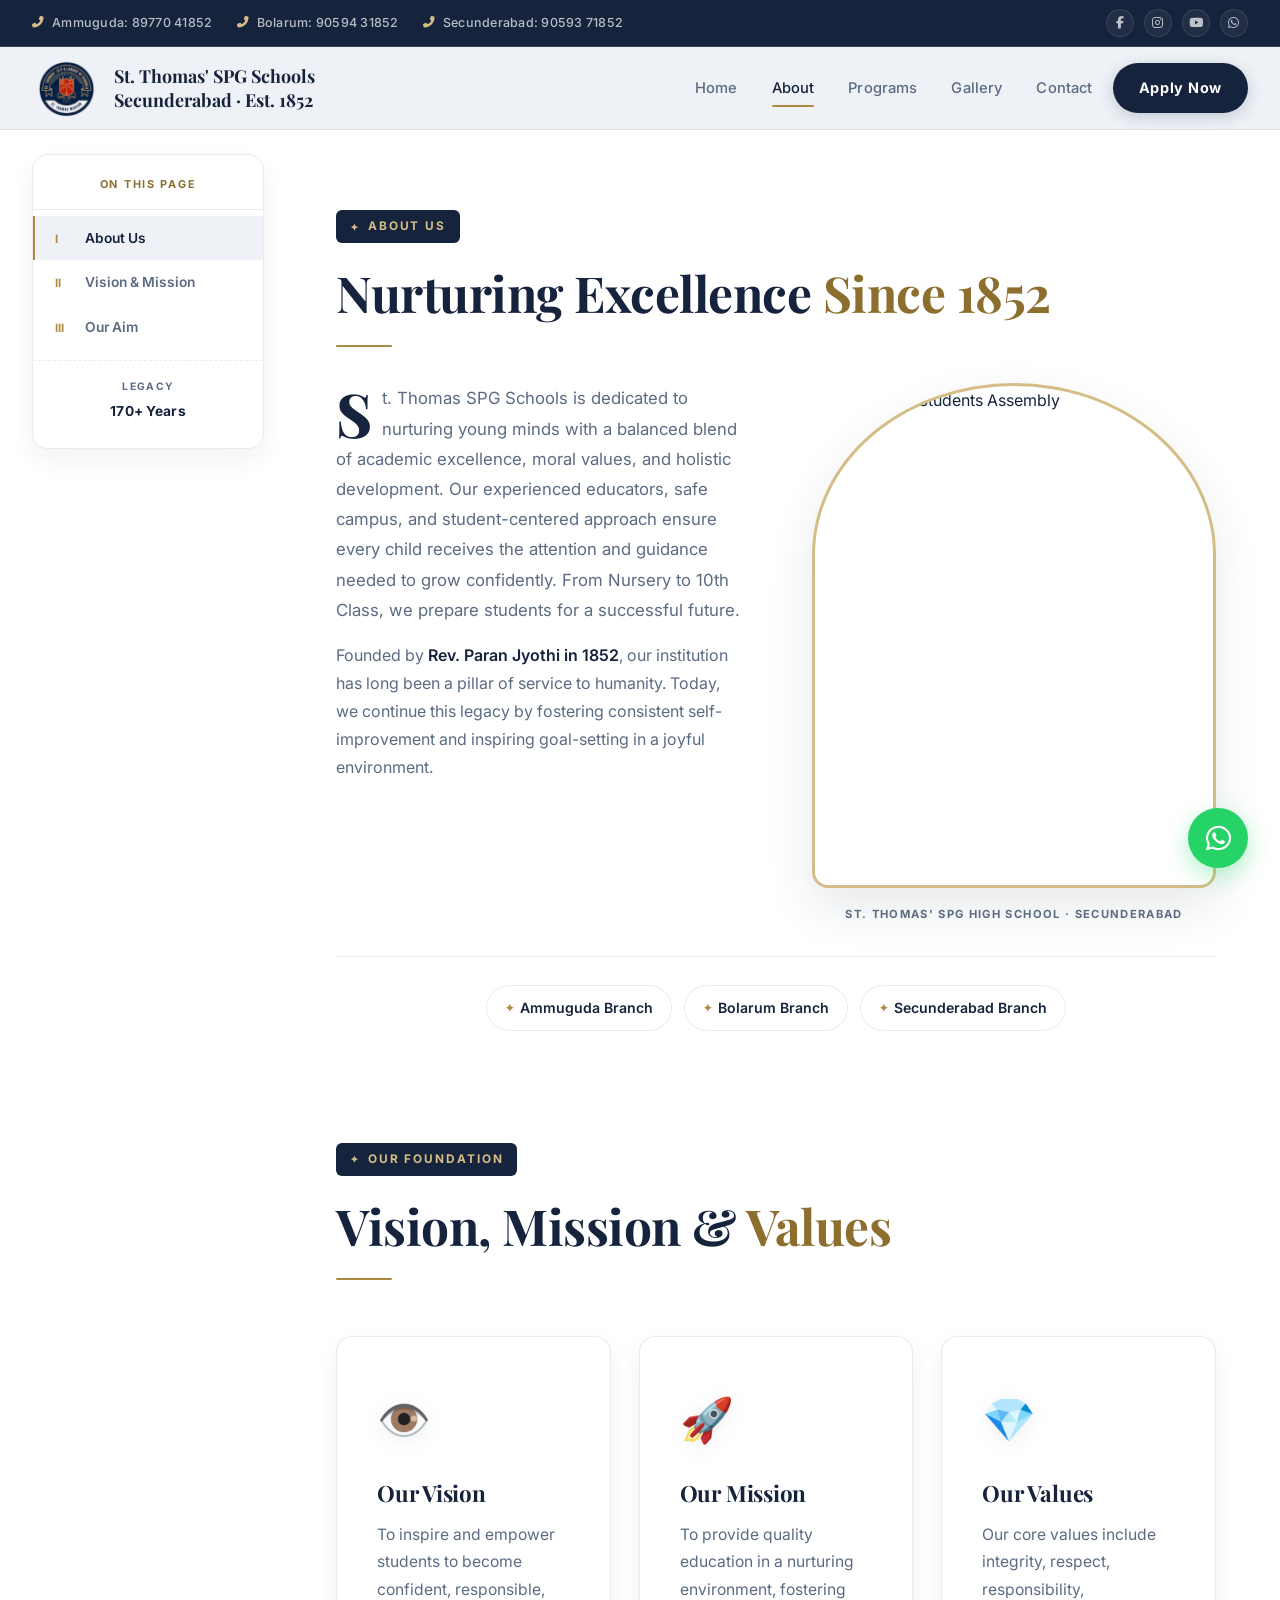
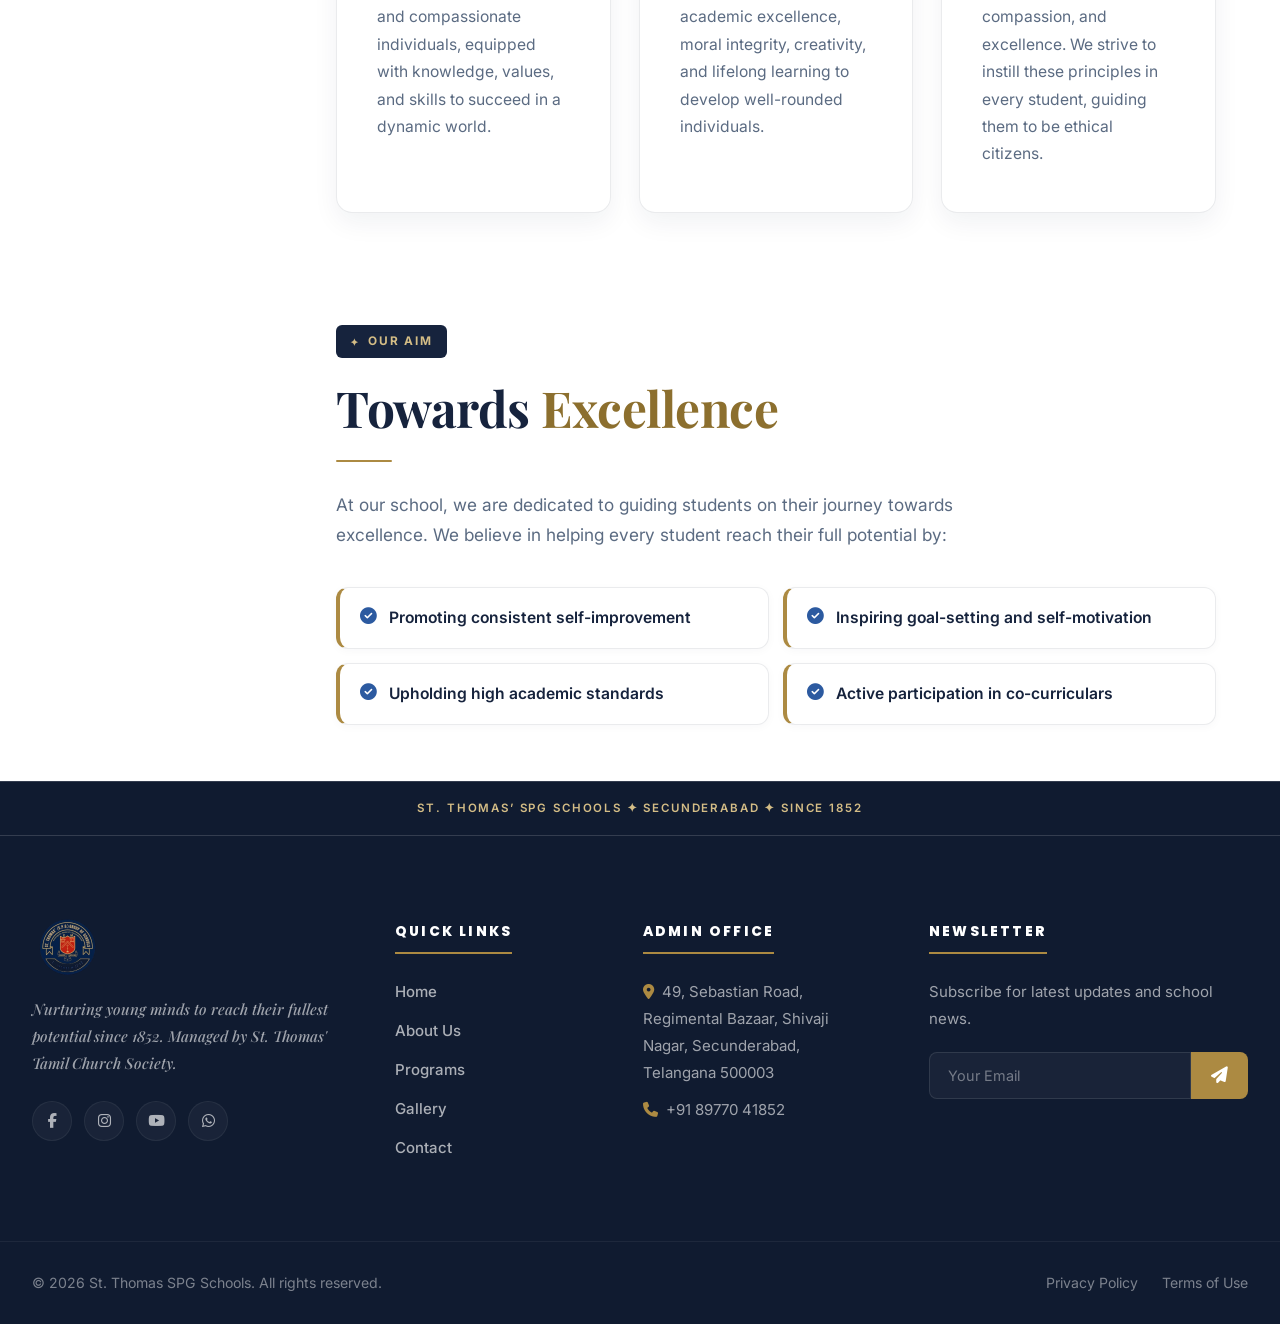
==== commit 280f11d8: "Point Apply Now to the Admission Inquiry section on contact page Co-Authored-By: Claude Sonnet 5 <no" ====
--- a/about.html
+++ b/about.html
@@ -39,7 +39,7 @@
         <a href="gallery.html">Gallery</a>
         <!-- <a href="blog.html">Blog</a> -->
         <a href="contact.html">Contact</a>
-        <a href="contact.html" class="btn-apply">Apply Now</a>
+        <a href="contact.html#inquiry" class="btn-apply">Apply Now</a>
       </nav>
       <button class="menu-toggle" aria-label="Toggle Menu">
         <span class="bar"></span><span class="bar"></span><span class="bar"></span>
--- a/style.css
+++ b/style.css
@@ -446,7 +446,9 @@
 /* ══════════════════════════════════════════
    SECTION BASE (Modern layouts)
    ══════════════════════════════════════════ */
-.section { padding: 80px 0; position: relative; }
+.section { padding: 56px 0; position: relative; }
+/* Clears the sticky header when landing here fresh from another page's "Apply Now" link */
+#inquiry { scroll-margin-top: 150px; }
 .section-cream { background: var(--cream); }
 .section-navy { background: var(--gradient-blue); color: var(--white); }
 
@@ -1330,7 +1332,7 @@
 }
 
 @media (max-width: 1024px) {
-  .section { padding: 64px 0; }
+  .section { padding: 48px 0; }
   .top-bar { display: none; }
   .story-grid, .why-grid, .about-intro-grid, .prog-section { grid-template-columns: 1fr; gap: 48px; }
   .programs-grid, .gallery-grid, .blog-grid, .mission-grid, .feature-grid { grid-template-columns: repeat(2,1fr); gap: 24px; }
@@ -1361,7 +1363,7 @@
 
 @media (max-width: 768px) {
   .container { padding: 0 16px; }
-  .section { padding: 52px 0; }
+  .section { padding: 40px 0; }
   .nav-logo { height: 44px; }
   .main-header .container > a::after { font-size: 0.86rem; margin-left: 10px; }
   .programs-grid, .gallery-grid, .blog-grid, .mission-grid, .testimonials-grid, .aim-list, .feature-grid { grid-template-columns: 1fr; }
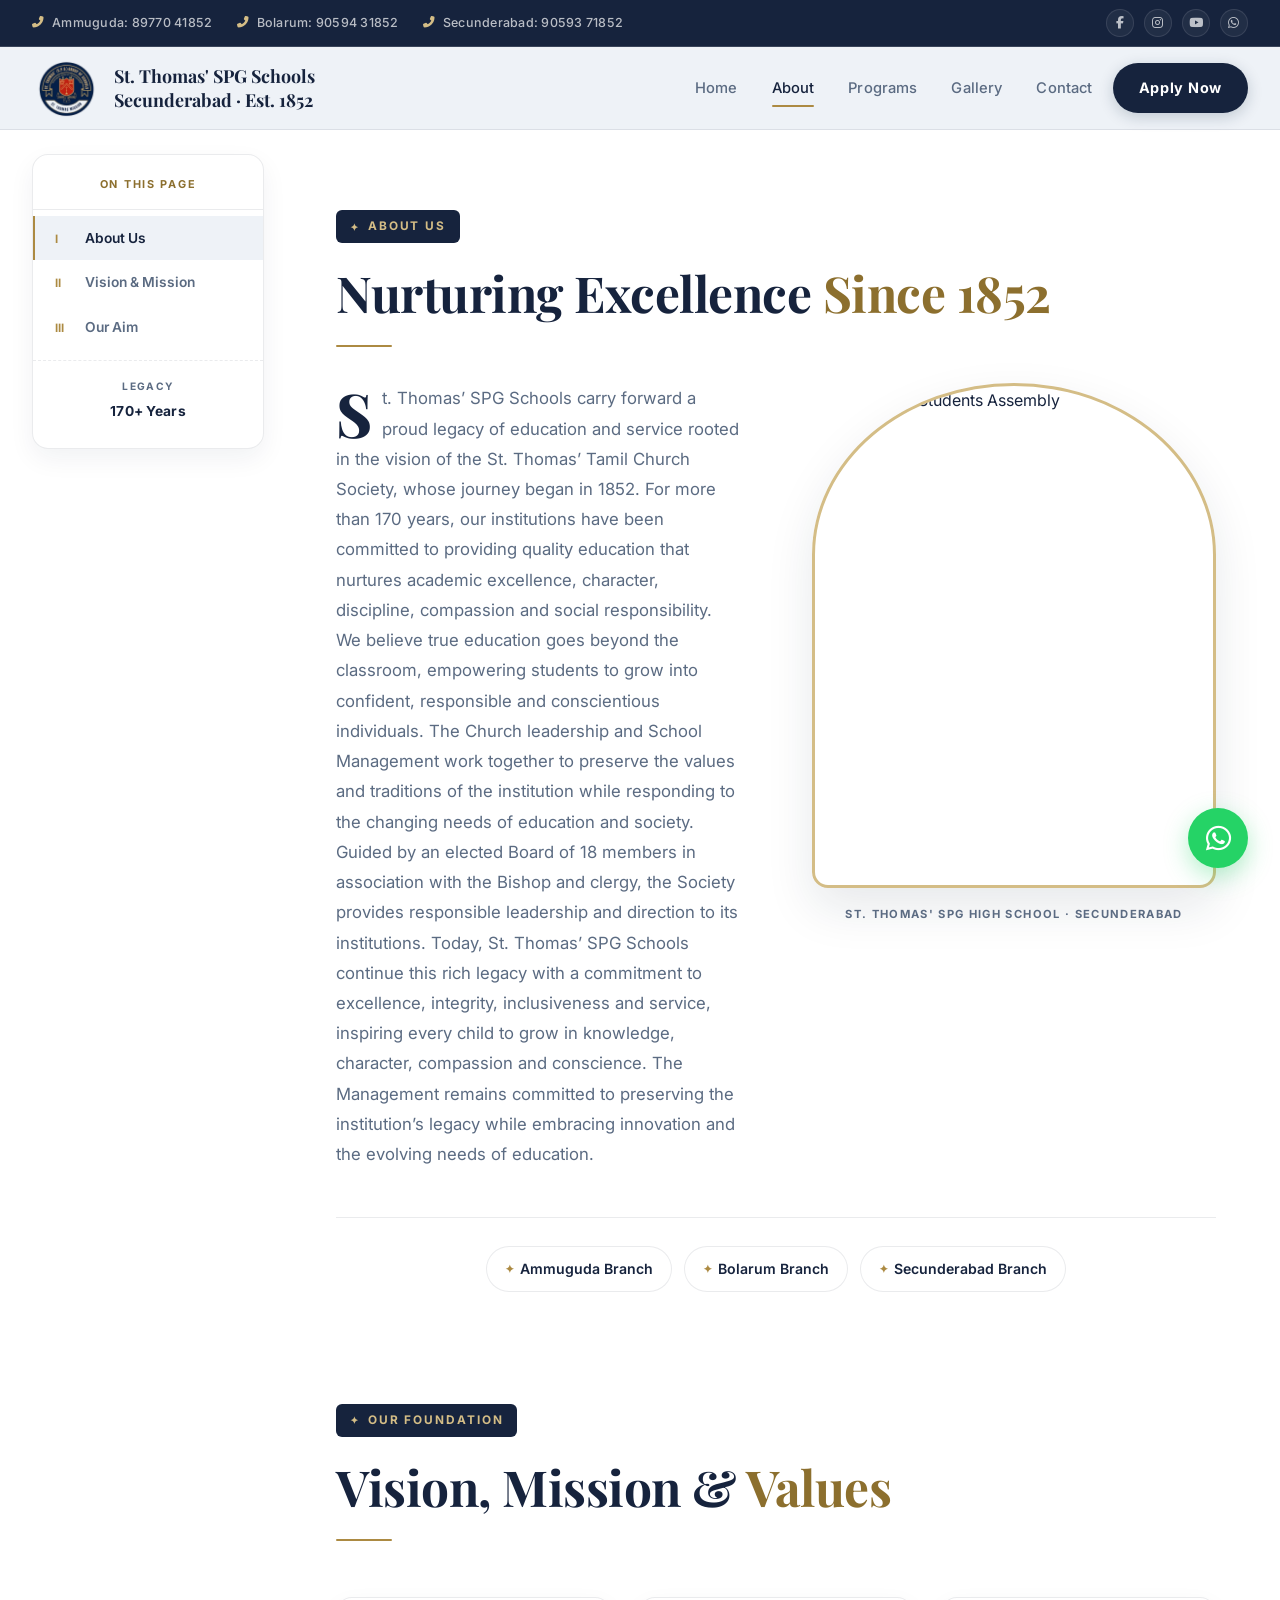
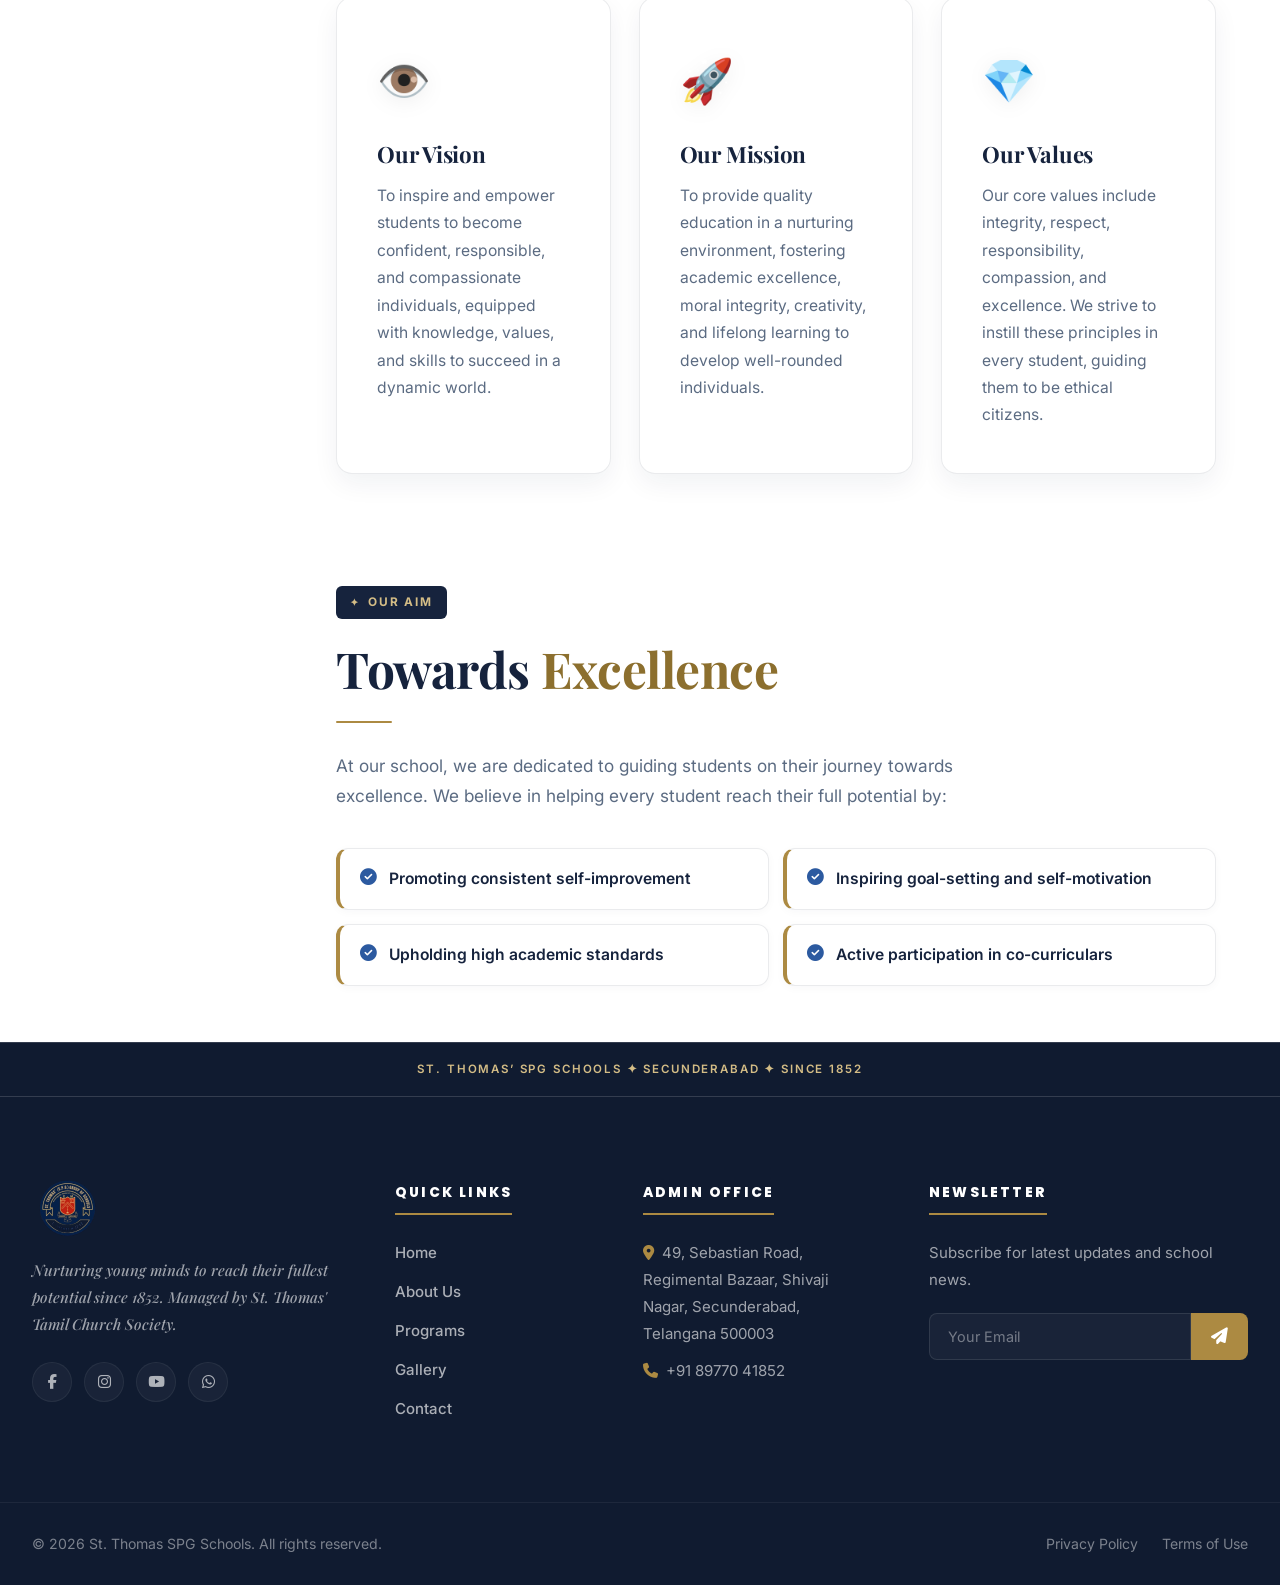
==== commit f26dc509: "Update testimonials, church/management desk sections, about & contact banners, map embeds, gallery s" ====
--- a/about.html
+++ b/about.html
@@ -1,205 +1,236 @@
 <!DOCTYPE html>
 <html lang="en">
+
 <head>
   <meta charset="UTF-8">
   <meta name="viewport" content="width=device-width, initial-scale=1.0">
   <title>About Us | St. Thomas SPG Schools</title>
-  <meta name="description" content="Learn about the legacy, mission, and vision of St. Thomas SPG Schools. Excellence in education since 1852.">
+  <meta name="description"
+    content="Learn about the legacy, mission, and vision of St. Thomas SPG Schools. Excellence in education since 1852.">
   <link rel="preconnect" href="https://fonts.googleapis.com">
   <link rel="preconnect" href="https://fonts.gstatic.com" crossorigin>
-  <link href="https://fonts.googleapis.com/css2?family=Poppins:wght@300;400;500;600;700;800&family=Montserrat:wght@400;500;600;700;800&family=Inter:wght@300;400;500;600;700&display=swap" rel="stylesheet">
+  <link
+    href="https://fonts.googleapis.com/css2?family=Poppins:wght@300;400;500;600;700;800&family=Montserrat:wght@400;500;600;700;800&family=Inter:wght@300;400;500;600;700&display=swap"
+    rel="stylesheet">
   <link rel="stylesheet" href="https://cdnjs.cloudflare.com/ajax/libs/font-awesome/6.5.1/css/all.min.css">
   <link rel="stylesheet" href="style.css?v=15">
 </head>
+
 <body>
 
-<div class="header-wrapper">
-  <div class="top-bar">
-    <div class="container">
-      <div class="branch-links">
-        <a href="tel:+918977041852" class="top-link"><i class="fas fa-phone-alt"></i> Ammuguda: 89770 41852</a>
-        <a href="tel:+919059431852" class="top-link"><i class="fas fa-phone-alt"></i> Bolarum: 90594 31852</a>
-        <a href="tel:+919059371852" class="top-link"><i class="fas fa-phone-alt"></i> Secunderabad: 90593 71852</a>
-      </div>
-      <div class="social-links">
-        <a href="https://www.facebook.com/profile.php?id=61575500995581" target="_blank" aria-label="Facebook"><i class="fab fa-facebook-f"></i></a>
-        <a href="https://www.instagram.com/st.thomasspg" target="_blank" aria-label="Instagram"><i class="fab fa-instagram"></i></a>
-        <a href="https://youtube.com/@stthomasspghighschool" target="_blank" aria-label="YouTube"><i class="fab fa-youtube"></i></a>
-        <a href="https://wa.me/918977041852" target="_blank" aria-label="WhatsApp"><i class="fab fa-whatsapp"></i></a>
-      </div>
-    </div>
+  <div class="header-wrapper">
+    <div class="top-bar">
+      <div class="container">
+        <div class="branch-links">
+          <a href="tel:+918977041852" class="top-link"><i class="fas fa-phone-alt"></i> Ammuguda: 89770 41852</a>
+          <a href="tel:+919059431852" class="top-link"><i class="fas fa-phone-alt"></i> Bolarum: 90594 31852</a>
+          <a href="tel:+919059371852" class="top-link"><i class="fas fa-phone-alt"></i> Secunderabad: 90593 71852</a>
+        </div>
+        <div class="social-links">
+          <a href="https://www.facebook.com/profile.php?id=61575500995581" target="_blank" aria-label="Facebook"><i
+              class="fab fa-facebook-f"></i></a>
+          <a href="https://www.instagram.com/st.thomasspg" target="_blank" aria-label="Instagram"><i
+              class="fab fa-instagram"></i></a>
+          <a href="https://youtube.com/@stthomasspghighschool" target="_blank" aria-label="YouTube"><i
+              class="fab fa-youtube"></i></a>
+          <a href="https://wa.me/918977041852" target="_blank" aria-label="WhatsApp"><i class="fab fa-whatsapp"></i></a>
+        </div>
+      </div>
+    </div>
+    <header class="main-header">
+      <div class="container">
+        <a href="index.html"><img src="assets/logo.png" alt="St. Thomas SPG Logo" class="nav-logo"></a>
+        <nav class="nav-links" id="mainNav">
+          <a href="index.html">Home</a>
+          <a href="about.html" class="active">About</a>
+          <a href="programs.html">Programs</a>
+          <a href="gallery.html">Gallery</a>
+          <!-- <a href="blog.html">Blog</a> -->
+          <a href="contact.html">Contact</a>
+          <a href="contact.html#inquiry" class="btn-apply">Apply Now</a>
+        </nav>
+        <button class="menu-toggle" aria-label="Toggle Menu">
+          <span class="bar"></span><span class="bar"></span><span class="bar"></span>
+        </button>
+      </div>
+    </header>
   </div>
-  <header class="main-header">
-    <div class="container">
-      <a href="index.html"><img src="assets/logo.png" alt="St. Thomas SPG Logo" class="nav-logo"></a>
-      <nav class="nav-links" id="mainNav">
-        <a href="index.html">Home</a>
-        <a href="about.html" class="active">About</a>
-        <a href="programs.html">Programs</a>
-        <a href="gallery.html">Gallery</a>
-        <!-- <a href="blog.html">Blog</a> -->
-        <a href="contact.html">Contact</a>
-        <a href="contact.html#inquiry" class="btn-apply">Apply Now</a>
+
+  <main>
+
+    <!-- Page Banner -->
+    <!-- <section class="page-banner" style="background-image: url('assets/about-banner.jpg')"></section> -->
+
+    <div class="page-layout">
+      <nav class="quick-nav" aria-label="Page sections">
+        <div class="quick-nav-title">On This Page</div>
+        <a href="#intro"><span class="num">I</span> About Us</a>
+        <a href="#foundation"><span class="num">II</span> Vision &amp; Mission</a>
+        <a href="#aim"><span class="num">III</span> Our Aim</a>
+        <div class="quick-nav-footer">
+          <span class="qn-label">Legacy</span>
+          <span class="qn-value">170+ Years</span>
+        </div>
       </nav>
-      <button class="menu-toggle" aria-label="Toggle Menu">
-        <span class="bar"></span><span class="bar"></span><span class="bar"></span>
-      </button>
-    </div>
-  </header>
-</div>
-
-<main>
-
-  <!-- Page Banner -->
-  <!-- <section class="page-banner" style="background-image: url('assets/about-banner.jpg')"></section> -->
-
-  <div class="page-layout">
-    <nav class="quick-nav" aria-label="Page sections">
-      <div class="quick-nav-title">On This Page</div>
-      <a href="#intro"><span class="num">I</span> About Us</a>
-      <a href="#foundation"><span class="num">II</span> Vision &amp; Mission</a>
-      <a href="#aim"><span class="num">III</span> Our Aim</a>
-      <div class="quick-nav-footer">
-        <span class="qn-label">Legacy</span>
-        <span class="qn-value">170+ Years</span>
-      </div>
-    </nav>
-    <div class="page-content">
-
-  <!-- About Intro -->
-  <section id="intro" class="section">
-    <div class="container">
-      <span class="eyebrow">About Us</span>
-      <h2 class="section-title">Nurturing Excellence <span>Since 1852</span></h2>
-      <div class="gold-rule"></div>
-      <div class="about-intro-grid mt-4">
-        <div class="reveal-left">
-          <p class="drop-cap">
-            St. Thomas SPG Schools is dedicated to nurturing young minds with a balanced blend of academic excellence, moral values, and holistic development.
-            Our experienced educators, safe campus, and student-centered approach ensure every child receives the attention and guidance needed to grow confidently.
-            From Nursery to 10th Class, we prepare students for a successful future.
-          </p>
-          <p style="font-size:1rem;line-height:1.75;color:var(--muted)">
-            Founded by <strong style="color:var(--ink)">Rev. Paran Jyothi in 1852</strong>, our institution has long been a pillar of service to humanity.
-            Today, we continue this legacy by fostering consistent self-improvement and inspiring goal-setting in a joyful environment.
-          </p>
-        </div>
-        <div class="reveal-right">
-          <div class="arch-image-wrap">
-            <img src="assets/DSC09462.JPG" alt="St. Thomas Students Assembly" loading="lazy">
+      <div class="page-content">
+
+        <!-- About Intro -->
+        <section id="intro" class="section">
+          <div class="container">
+            <span class="eyebrow">About Us</span>
+            <h2 class="section-title">Nurturing Excellence <span>Since 1852</span></h2>
+            <div class="gold-rule"></div>
+            <div class="about-intro-grid mt-4">
+              <div class="reveal-left">
+                <p class="drop-cap">
+                  St. Thomas’ SPG Schools carry forward a proud legacy of education and service rooted in the vision of
+                  the St. Thomas’ Tamil Church Society, whose journey began in 1852.
+                  For more than 170 years, our institutions have been committed to providing quality education that
+                  nurtures academic excellence, character, discipline, compassion and social responsibility. We believe
+                  true education goes beyond the classroom, empowering students to grow into confident, responsible and
+                  conscientious individuals.
+                  The Church leadership and School Management work together to preserve the values and traditions of the
+                  institution while responding to the changing needs of education and society. Guided by an elected
+                  Board of 18 members in association with the Bishop and clergy, the Society provides responsible
+                  leadership and direction to its institutions.
+                  Today, St. Thomas’ SPG Schools continue this rich legacy with a commitment to excellence, integrity,
+                  inclusiveness and service, inspiring every child to grow in knowledge, character, compassion and
+                  conscience. The Management remains committed to preserving the institution’s legacy while embracing
+                  innovation and the evolving needs of education.
+                </p>
+                <!-- <p style="font-size:1rem;line-height:1.75;color:var(--muted)">
+                  Founded by <strong style="color:var(--ink)">Rev. Paran Jyothi in 1852</strong>, our institution has
+                  long been a pillar of service to humanity.
+                  Today, we continue this legacy by fostering consistent self-improvement and inspiring goal-setting in
+                  a joyful environment.
+                </p> -->
+              </div>
+              <div class="reveal-right">
+                <div class="arch-image-wrap">
+                  <img src="assets/about-exhibition.jpg.jpeg" alt="St. Thomas Students Assembly" loading="lazy">
+                </div>
+                <div class="arch-caption">St. Thomas' SPG High School &middot; Secunderabad</div>
+              </div>
+            </div>
+            <div class="branch-pills reveal">
+              <span>Ammuguda Branch</span>
+              <span>Bolarum Branch</span>
+              <span>Secunderabad Branch</span>
+
+            </div>
           </div>
-          <div class="arch-caption">St. Thomas' SPG High School &middot; Secunderabad</div>
-        </div>
-      </div>
-      <div class="branch-pills reveal">
-        <span>Ammuguda Branch</span>
-        <span>Bolarum Branch</span>
-        <span>Secunderabad Branch</span>
-       
-      </div>
-    </div>
-  </section>
-
-  <!-- Mission / Vision / Values -->
-  <section id="foundation" class="section">
-    <div class="container">
-      <div class="text-center reveal mb-5">
-        <span class="eyebrow">Our Foundation</span>
-        <h2 class="section-title">Vision, Mission &amp; <span>Values</span></h2>
-        <div class="gold-rule center"></div>
-      </div>
-      <div class="mission-grid">
-        <div class="glass-card reveal">
-          <span class="icon-emoji">👁️</span>
-          <h3>Our Vision</h3>
-          <p>To inspire and empower students to become confident, responsible, and compassionate individuals, equipped with knowledge, values, and skills to succeed in a dynamic world.</p>
-        </div>
-        <div class="glass-card reveal">
-          <span class="icon-emoji">🚀</span>
-          <h3>Our Mission</h3>
-          <p>To provide quality education in a nurturing environment, fostering academic excellence, moral integrity, creativity, and lifelong learning to develop well-rounded individuals.</p>
-        </div>
-        <div class="glass-card reveal">
-          <span class="icon-emoji">💎</span>
-          <h3>Our Values</h3>
-          <p>Our core values include integrity, respect, responsibility, compassion, and excellence. We strive to instill these principles in every student, guiding them to be ethical citizens.</p>
-        </div>
-      </div>
-    </div>
-  </section>
-
-  <!-- Our Aim -->
-  <section id="aim" class="section">
-    <div class="container">
-      <div class="text-center reveal mb-4">
-        <span class="eyebrow">Our Aim</span>
-        <h2 class="section-title">Towards <span>Excellence</span></h2>
-        <div class="gold-rule center"></div>
-        <p class="section-subtitle">At our school, we are dedicated to guiding students on their journey towards excellence. We believe in helping every student reach their full potential by:</p>
-      </div>
-      <div class="aim-list reveal">
-        <div class="aim-item"><i class="fas fa-check-circle"></i> Promoting consistent self-improvement</div>
-        <div class="aim-item"><i class="fas fa-check-circle"></i> Inspiring goal-setting and self-motivation</div>
-        <div class="aim-item"><i class="fas fa-check-circle"></i> Upholding high academic standards</div>
-        <div class="aim-item"><i class="fas fa-check-circle"></i> Active participation in co-curriculars</div>
-      </div>
-    </div>
-  </section>
-
-    </div>
-  </div>
-
-</main>
-
-<footer class="main-footer">
-  <div class="container footer-grid">
-    <div class="footer-col">
-      <img src="assets/logo.png" alt="St. Thomas SPG Logo" class="footer-logo">
-      <p>Nurturing young minds to reach their fullest potential since 1852. Managed by St. Thomas' Tamil Church Society.</p>
-      <div class="footer-social">
-        <a href="https://www.facebook.com/profile.php?id=61575500995581" target="_blank"><i class="fab fa-facebook-f"></i></a>
-        <a href="https://www.instagram.com/st.thomasspg" target="_blank"><i class="fab fa-instagram"></i></a>
-        <a href="https://youtube.com/@stthomasspghighschool" target="_blank"><i class="fab fa-youtube"></i></a>
-        <a href="https://wa.me/918977041852" target="_blank"><i class="fab fa-whatsapp"></i></a>
-      </div>
-    </div>
-    <div class="footer-col">
-      <h4>Quick Links</h4>
-      <div class="footer-links">
-        <a href="index.html">Home</a>
-        <a href="about.html">About Us</a>
-        <a href="programs.html">Programs</a>
-        <a href="gallery.html">Gallery</a>
-        <!-- <a href="blog.html">Blog</a> -->
-        <a href="contact.html">Contact</a>
-      </div>
-    </div>
-    <div class="footer-col">
-      <h4>Admin Office</h4>
-      <p><i class="fas fa-map-marker-alt" style="margin-right:8px;color:var(--gold)"></i>49, Sebastian Road, Regimental Bazaar, Shivaji Nagar, Secunderabad, Telangana 500003</p>
-      <p style="margin-top:10px"><i class="fas fa-phone" style="margin-right:8px;color:var(--gold)"></i>+91 89770 41852</p>
-    </div>
-    <div class="footer-col">
-      <h4>Newsletter</h4>
-      <p>Subscribe for latest updates and school news.</p>
-      <form class="newsletter-form">
-        <input type="email" placeholder="Your Email">
-        <button type="submit"><i class="fas fa-paper-plane"></i></button>
-      </form>
-    </div>
-  </div>
-  <div class="footer-bottom">
-    <div class="container">
-      <p>&copy; 2026 St. Thomas SPG Schools. All rights reserved.</p>
-      <div class="footer-bottom-links">
-        <a href="#">Privacy Policy</a>
-        <a href="#">Terms of Use</a>
-      </div>
-    </div>
-  </div>
-</footer>
-
-<a href="https://wa.me/918977041852" class="whatsapp-float" target="_blank" aria-label="Chat on WhatsApp"><i class="fab fa-whatsapp"></i></a>
-<script src="main.js?v=12"></script>
+        </section>
+
+        <!-- Mission / Vision / Values -->
+        <section id="foundation" class="section">
+          <div class="container">
+            <div class="text-center reveal mb-5">
+              <span class="eyebrow">Our Foundation</span>
+              <h2 class="section-title">Vision, Mission &amp; <span>Values</span></h2>
+              <div class="gold-rule center"></div>
+            </div>
+            <div class="mission-grid">
+              <div class="glass-card reveal">
+                <span class="icon-emoji">👁️</span>
+                <h3>Our Vision</h3>
+                <p>To inspire and empower students to become confident, responsible, and compassionate individuals,
+                  equipped with knowledge, values, and skills to succeed in a dynamic world.</p>
+              </div>
+              <div class="glass-card reveal">
+                <span class="icon-emoji">🚀</span>
+                <h3>Our Mission</h3>
+                <p>To provide quality education in a nurturing environment, fostering academic excellence, moral
+                  integrity, creativity, and lifelong learning to develop well-rounded individuals.</p>
+              </div>
+              <div class="glass-card reveal">
+                <span class="icon-emoji">💎</span>
+                <h3>Our Values</h3>
+                <p>Our core values include integrity, respect, responsibility, compassion, and excellence. We strive to
+                  instill these principles in every student, guiding them to be ethical citizens.</p>
+              </div>
+            </div>
+          </div>
+        </section>
+
+        <!-- Our Aim -->
+        <section id="aim" class="section">
+          <div class="container">
+            <div class="text-center reveal mb-4">
+              <span class="eyebrow">Our Aim</span>
+              <h2 class="section-title">Towards <span>Excellence</span></h2>
+              <div class="gold-rule center"></div>
+              <p class="section-subtitle">At our school, we are dedicated to guiding students on their journey towards
+                excellence. We believe in helping every student reach their full potential by:</p>
+            </div>
+            <div class="aim-list reveal">
+              <div class="aim-item"><i class="fas fa-check-circle"></i> Promoting consistent self-improvement</div>
+              <div class="aim-item"><i class="fas fa-check-circle"></i> Inspiring goal-setting and self-motivation</div>
+              <div class="aim-item"><i class="fas fa-check-circle"></i> Upholding high academic standards</div>
+              <div class="aim-item"><i class="fas fa-check-circle"></i> Active participation in co-curriculars</div>
+            </div>
+          </div>
+        </section>
+
+      </div>
+    </div>
+
+  </main>
+
+  <footer class="main-footer">
+    <div class="container footer-grid">
+      <div class="footer-col">
+        <img src="assets/logo.png" alt="St. Thomas SPG Logo" class="footer-logo">
+        <p>Nurturing young minds to reach their fullest potential since 1852. Managed by St. Thomas' Tamil Church
+          Society.</p>
+        <div class="footer-social">
+          <a href="https://www.facebook.com/profile.php?id=61575500995581" target="_blank"><i
+              class="fab fa-facebook-f"></i></a>
+          <a href="https://www.instagram.com/st.thomasspg" target="_blank"><i class="fab fa-instagram"></i></a>
+          <a href="https://youtube.com/@stthomasspghighschool" target="_blank"><i class="fab fa-youtube"></i></a>
+          <a href="https://wa.me/918977041852" target="_blank"><i class="fab fa-whatsapp"></i></a>
+        </div>
+      </div>
+      <div class="footer-col">
+        <h4>Quick Links</h4>
+        <div class="footer-links">
+          <a href="index.html">Home</a>
+          <a href="about.html">About Us</a>
+          <a href="programs.html">Programs</a>
+          <a href="gallery.html">Gallery</a>
+          <!-- <a href="blog.html">Blog</a> -->
+          <a href="contact.html">Contact</a>
+        </div>
+      </div>
+      <div class="footer-col">
+        <h4>Admin Office</h4>
+        <p><i class="fas fa-map-marker-alt" style="margin-right:8px;color:var(--gold)"></i>49, Sebastian Road,
+          Regimental Bazaar, Shivaji Nagar, Secunderabad, Telangana 500003</p>
+        <p style="margin-top:10px"><i class="fas fa-phone" style="margin-right:8px;color:var(--gold)"></i>+91 89770
+          41852</p>
+      </div>
+      <div class="footer-col">
+        <h4>Newsletter</h4>
+        <p>Subscribe for latest updates and school news.</p>
+        <form class="newsletter-form">
+          <input type="email" placeholder="Your Email">
+          <button type="submit"><i class="fas fa-paper-plane"></i></button>
+        </form>
+      </div>
+    </div>
+    <div class="footer-bottom">
+      <div class="container">
+        <p>&copy; 2026 St. Thomas SPG Schools. All rights reserved.</p>
+        <div class="footer-bottom-links">
+          <a href="#">Privacy Policy</a>
+          <a href="#">Terms of Use</a>
+        </div>
+      </div>
+    </div>
+  </footer>
+
+  <a href="https://wa.me/918977041852" class="whatsapp-float" target="_blank" aria-label="Chat on WhatsApp"><i
+      class="fab fa-whatsapp"></i></a>
+  <script src="main.js?v=12"></script>
 </body>
-</html>
+
+</html>
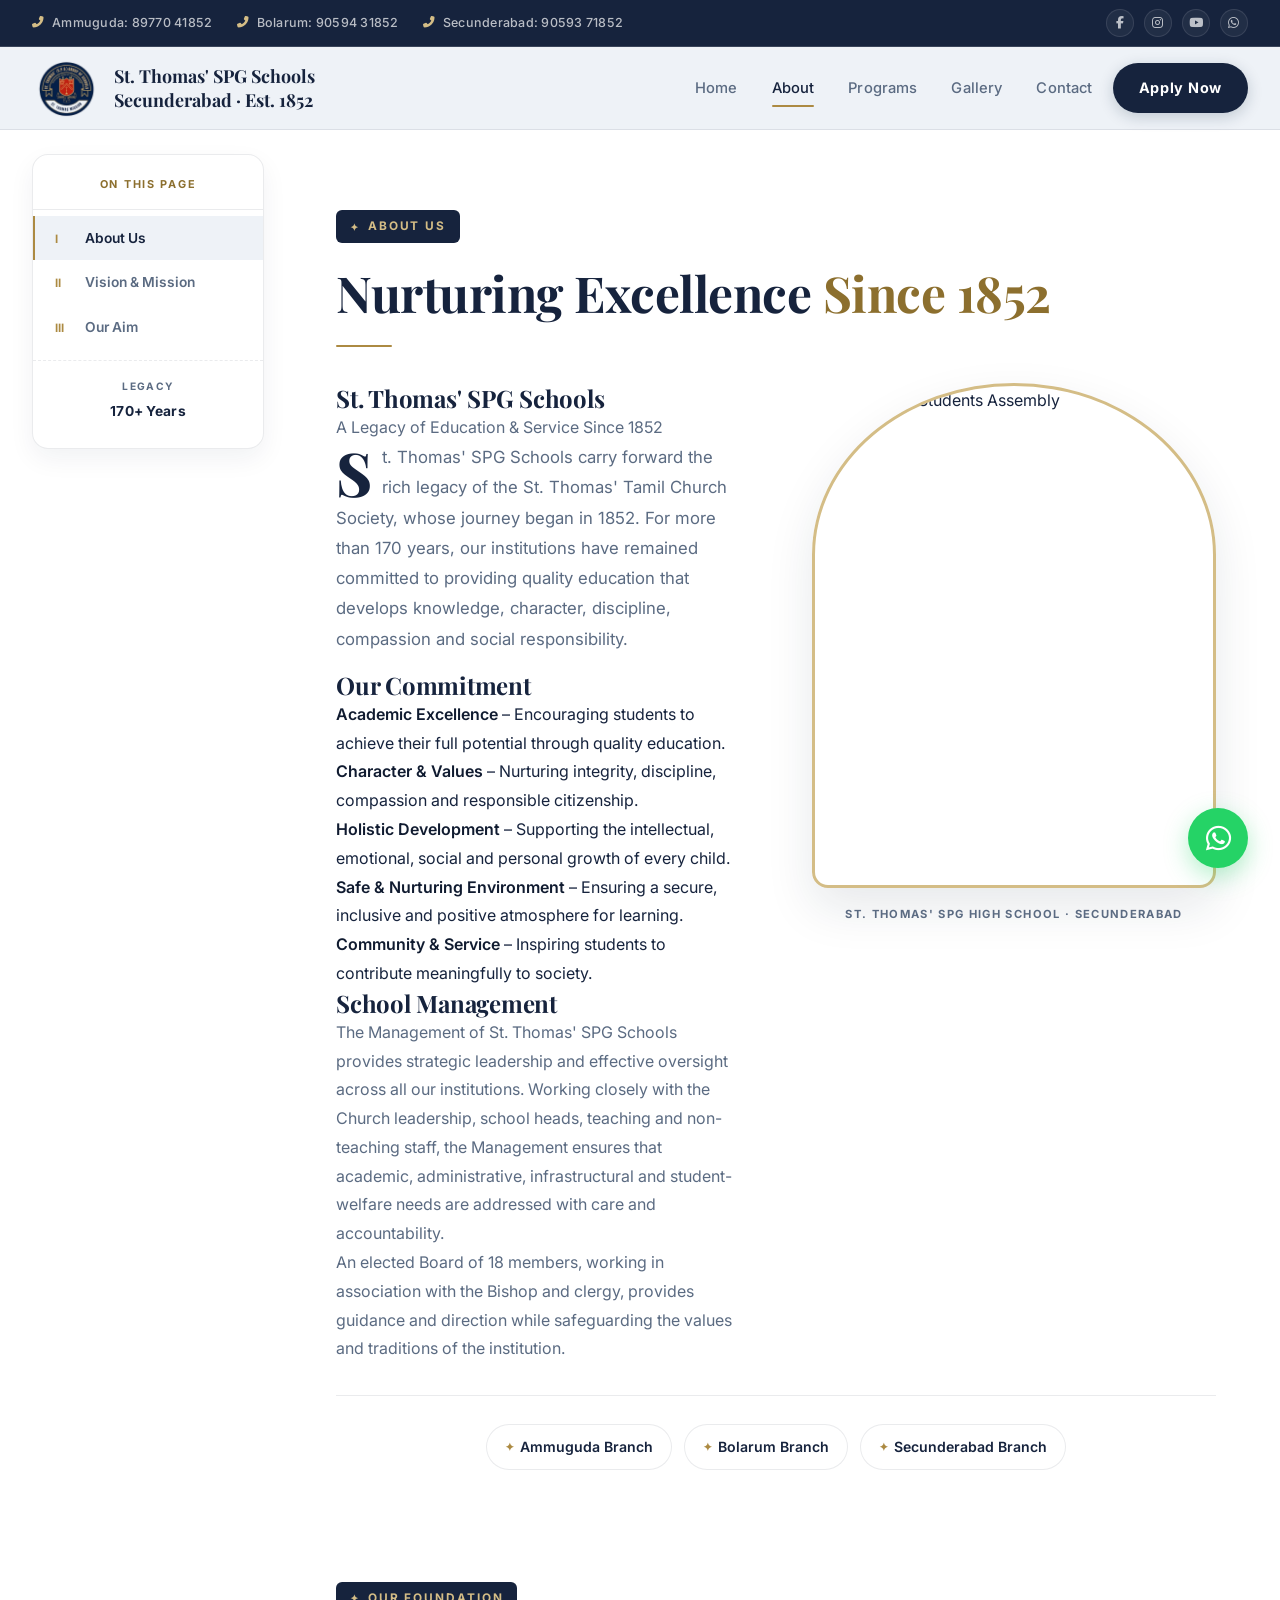
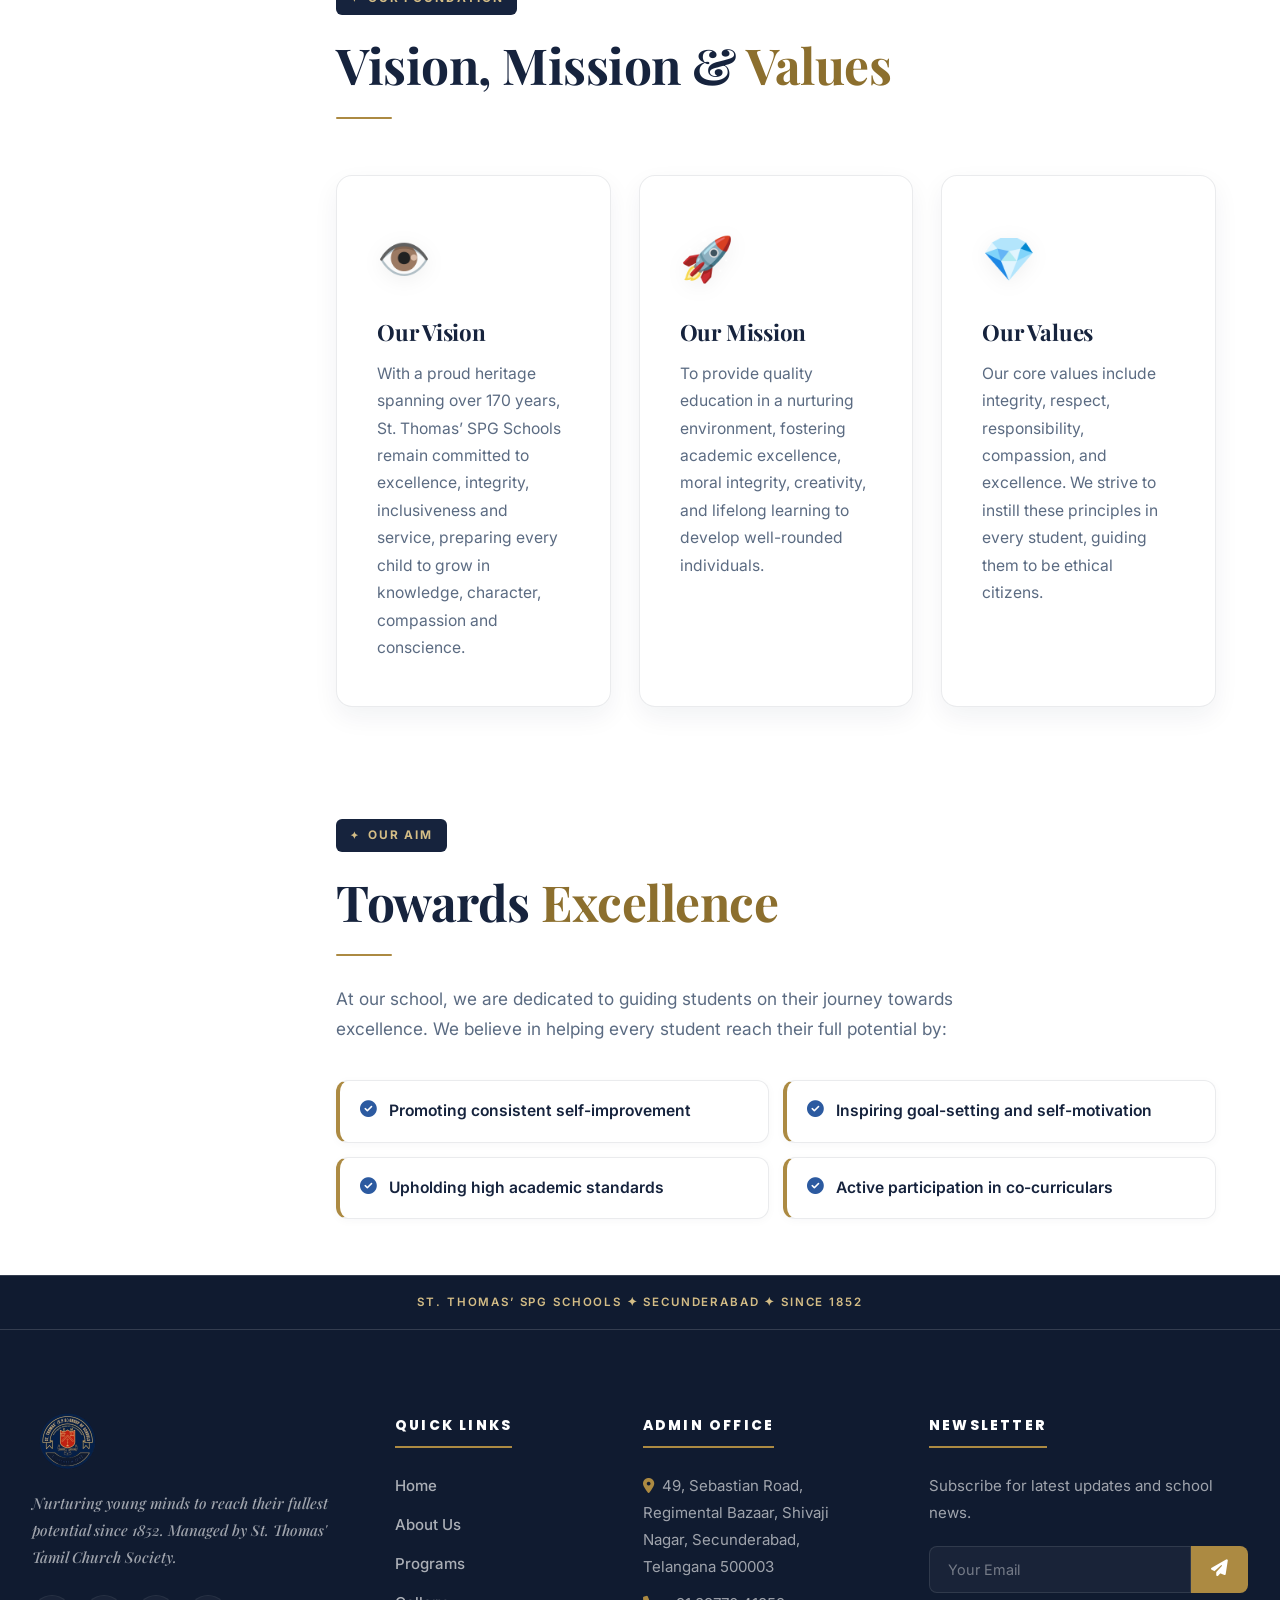
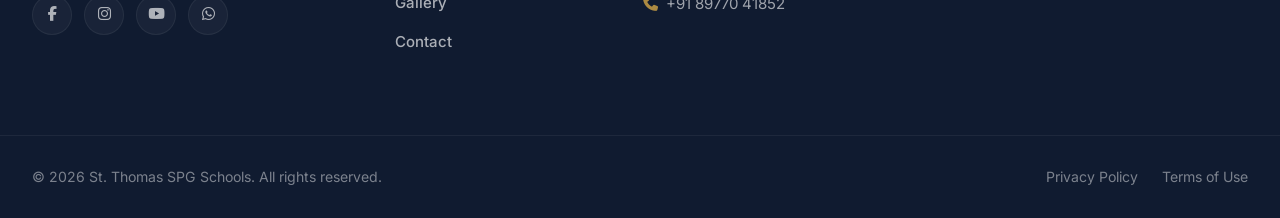
==== commit 0d9fa5cd: "Update testimonials, church/management desk sections, about & contact banners, map embeds, gallery s" ====
--- a/about.html
+++ b/about.html
@@ -13,7 +13,7 @@
     href="https://fonts.googleapis.com/css2?family=Poppins:wght@300;400;500;600;700;800&family=Montserrat:wght@400;500;600;700;800&family=Inter:wght@300;400;500;600;700&display=swap"
     rel="stylesheet">
   <link rel="stylesheet" href="https://cdnjs.cloudflare.com/ajax/libs/font-awesome/6.5.1/css/all.min.css">
-  <link rel="stylesheet" href="style.css?v=15">
+  <link rel="stylesheet" href="style.css?v=22">
 </head>
 
 <body>
@@ -82,22 +82,42 @@
             <div class="gold-rule"></div>
             <div class="about-intro-grid mt-4">
               <div class="reveal-left">
-                <p class="drop-cap">
-                  St. Thomas’ SPG Schools carry forward a proud legacy of education and service rooted in the vision of
-                  the St. Thomas’ Tamil Church Society, whose journey began in 1852.
-                  For more than 170 years, our institutions have been committed to providing quality education that
-                  nurtures academic excellence, character, discipline, compassion and social responsibility. We believe
-                  true education goes beyond the classroom, empowering students to grow into confident, responsible and
-                  conscientious individuals.
-                  The Church leadership and School Management work together to preserve the values and traditions of the
-                  institution while responding to the changing needs of education and society. Guided by an elected
-                  Board of 18 members in association with the Bishop and clergy, the Society provides responsible
-                  leadership and direction to its institutions.
-                  Today, St. Thomas’ SPG Schools continue this rich legacy with a commitment to excellence, integrity,
-                  inclusiveness and service, inspiring every child to grow in knowledge, character, compassion and
-                  conscience. The Management remains committed to preserving the institution’s legacy while embracing
-                  innovation and the evolving needs of education.
-                </p>
+                <div class="content-block">
+  <h1>St. Thomas' SPG Schools</h1>
+  <p class="subtitle">A Legacy of Education &amp; Service Since 1852</p>
+
+  <p class="drop-cap">
+    St. Thomas' SPG Schools carry forward the rich legacy of the St. Thomas'
+    Tamil Church Society, whose journey began in 1852. For more than 170
+    years, our institutions have remained committed to providing quality
+    education that develops knowledge, character, discipline, compassion
+    and social responsibility.
+  </p>
+
+  <h2>Our Commitment</h2>
+  <ul>
+    <li><strong>Academic Excellence</strong> – Encouraging students to achieve their full potential through quality education.</li>
+    <li><strong>Character &amp; Values</strong> – Nurturing integrity, discipline, compassion and responsible citizenship.</li>
+    <li><strong>Holistic Development</strong> – Supporting the intellectual, emotional, social and personal growth of every child.</li>
+    <li><strong>Safe &amp; Nurturing Environment</strong> – Ensuring a secure, inclusive and positive atmosphere for learning.</li>
+    <li><strong>Community &amp; Service</strong> – Inspiring students to contribute meaningfully to society.</li>
+  </ul>
+
+  <h2>School Management</h2>
+  <p>
+    The Management of St. Thomas' SPG Schools provides strategic leadership
+    and effective oversight across all our institutions. Working closely
+    with the Church leadership, school heads, teaching and non-teaching
+    staff, the Management ensures that academic, administrative,
+    infrastructural and student-welfare needs are addressed with care
+    and accountability.
+  </p>
+  <p>
+    An elected Board of 18 members, working in association with the
+    Bishop and clergy, provides guidance and direction while safeguarding
+    the values and traditions of the institution.
+  </p>
+</div>
                 <!-- <p style="font-size:1rem;line-height:1.75;color:var(--muted)">
                   Founded by <strong style="color:var(--ink)">Rev. Paran Jyothi in 1852</strong>, our institution has
                   long been a pillar of service to humanity.
@@ -107,7 +127,7 @@
               </div>
               <div class="reveal-right">
                 <div class="arch-image-wrap">
-                  <img src="assets/about-exhibition.jpg.jpeg" alt="St. Thomas Students Assembly" loading="lazy">
+                  <img src="assets/DSC09462.jpg" alt="St. Thomas Students Assembly" loading="lazy">
                 </div>
                 <div class="arch-caption">St. Thomas' SPG High School &middot; Secunderabad</div>
               </div>
@@ -133,8 +153,7 @@
               <div class="glass-card reveal">
                 <span class="icon-emoji">👁️</span>
                 <h3>Our Vision</h3>
-                <p>To inspire and empower students to become confident, responsible, and compassionate individuals,
-                  equipped with knowledge, values, and skills to succeed in a dynamic world.</p>
+                <p>With a proud heritage spanning over 170 years, St. Thomas’ SPG Schools remain committed to excellence, integrity, inclusiveness and service, preparing every child to grow in knowledge, character, compassion and conscience.</p>
               </div>
               <div class="glass-card reveal">
                 <span class="icon-emoji">🚀</span>
--- a/style.css
+++ b/style.css
@@ -1339,6 +1339,7 @@
   .stats-grid, .cocurr-grid { grid-template-columns: repeat(2,1fr); gap: 20px; }
   .contact-grid { grid-template-columns: 1fr; gap: 48px; }
   .story-image-wrap img, .about-intro-grid img, .why-image img, .prog-section img { height: auto; }
+  .arch-image-wrap img { height: 100%; } /* the intro-grid rule above would otherwise flatten the arch photo */
   .story-badge { bottom: -16px; right: 8px; }
   .lightbox-prev { left: -50px; }
   .lightbox-next { right: -50px; }
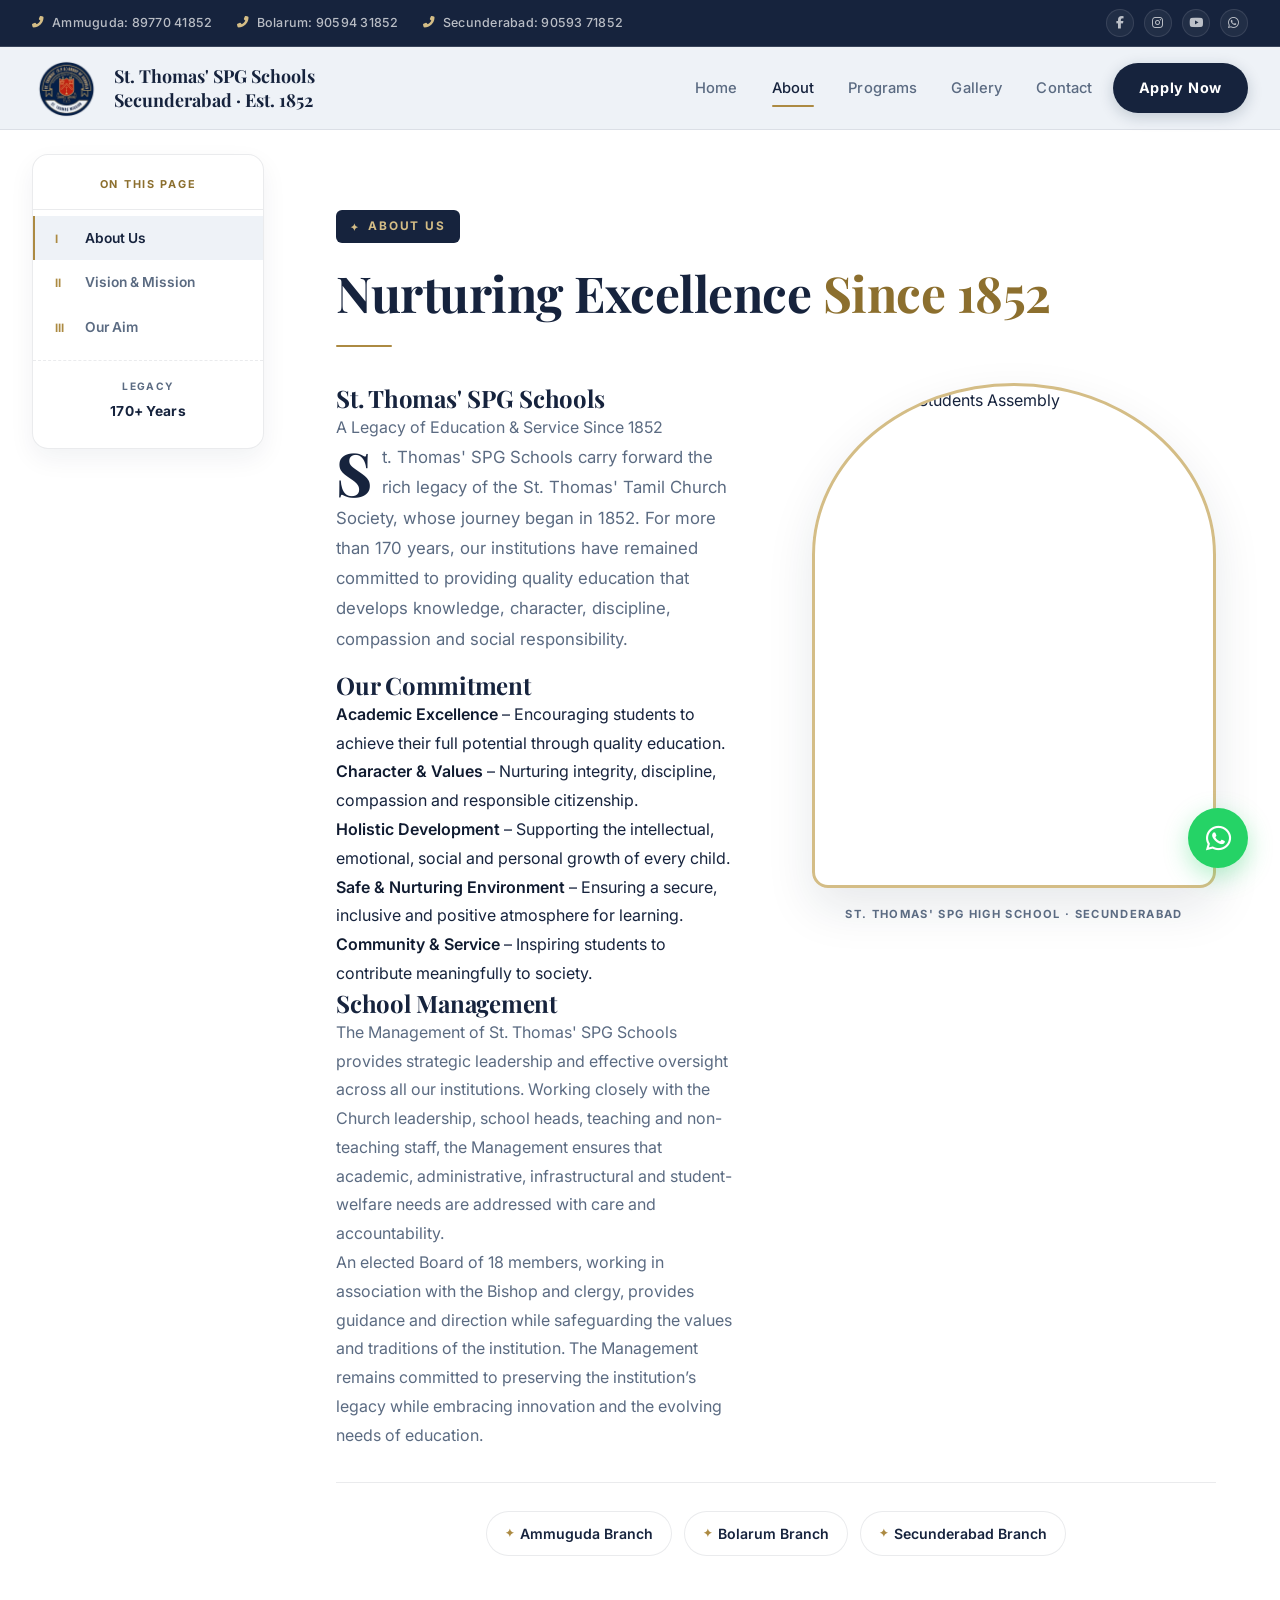
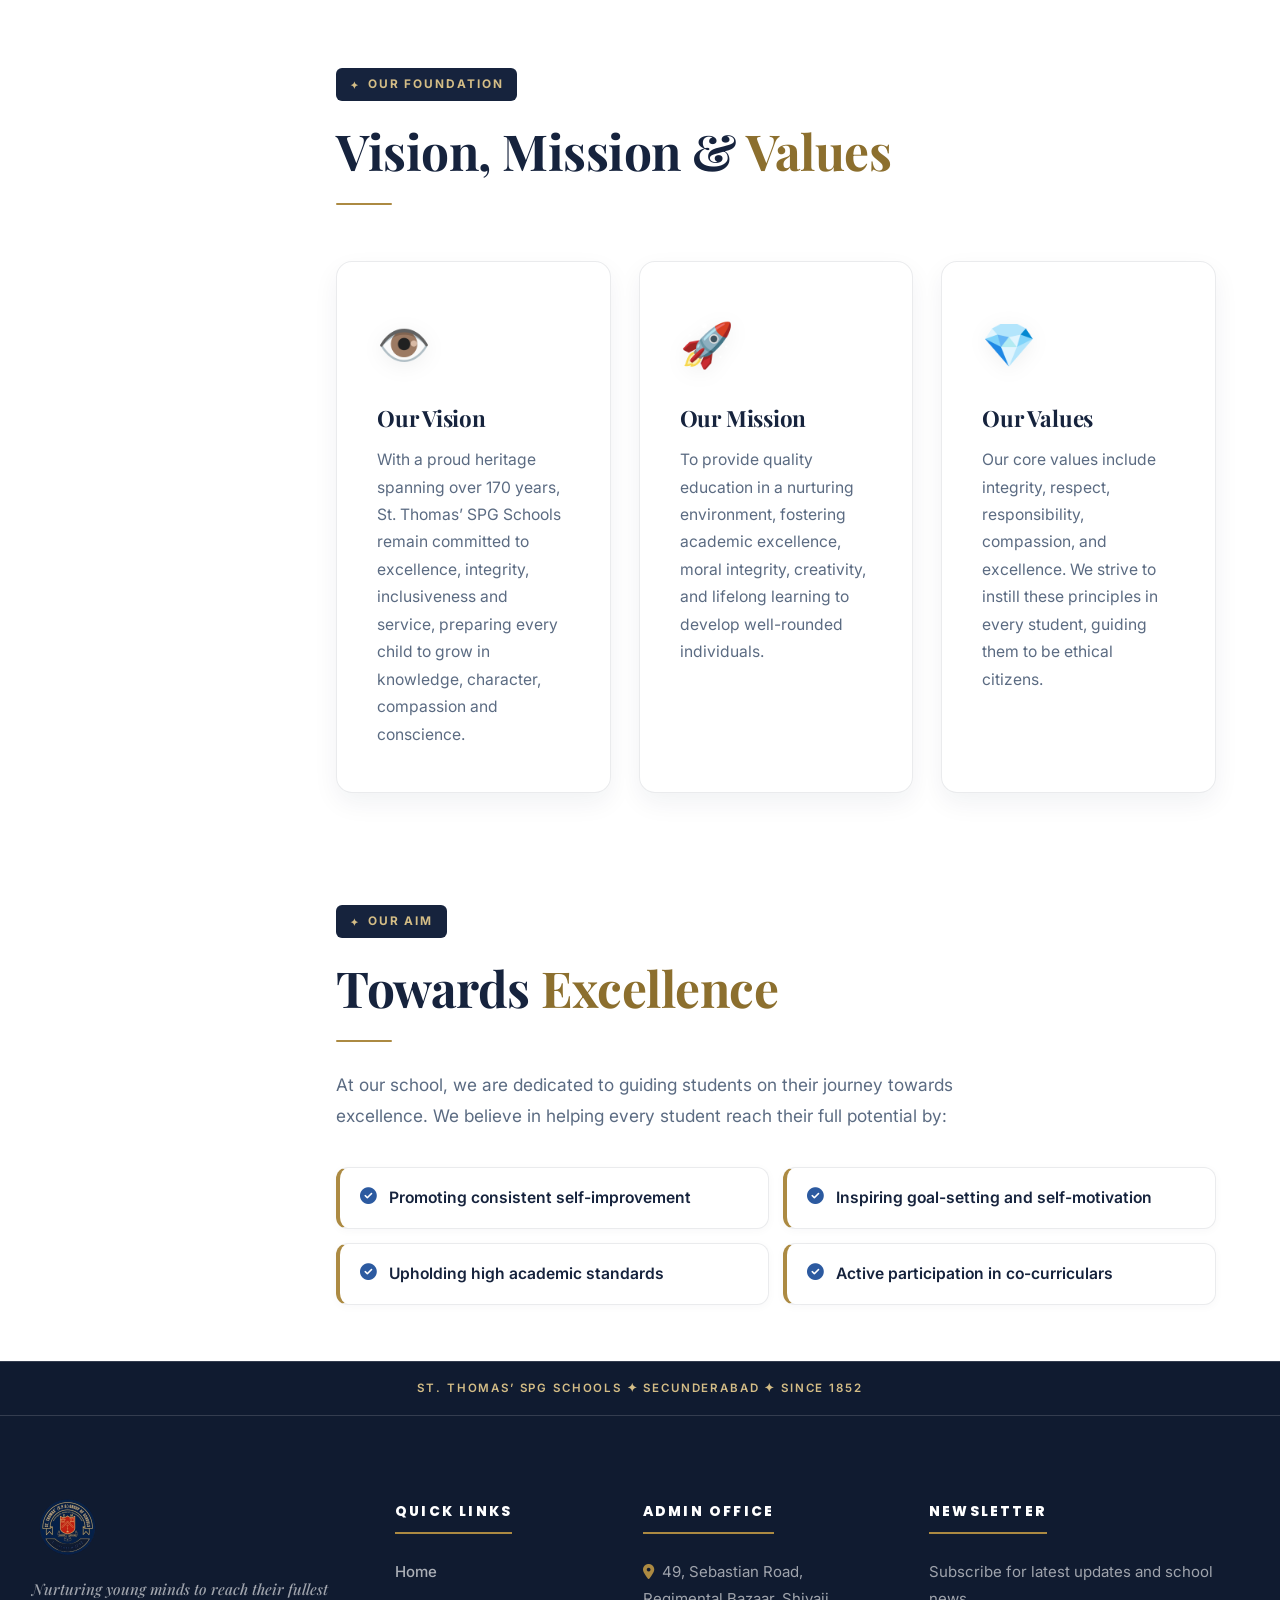
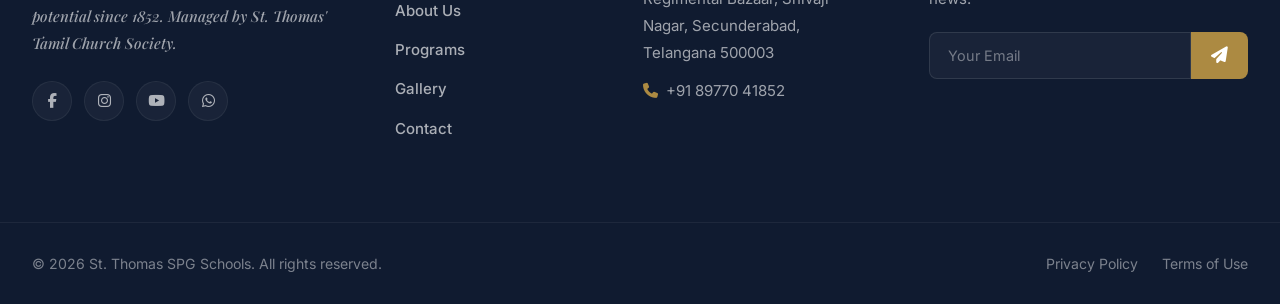
==== commit a2e4cb77: "Update testimonials, church/management desk sections, about & contact banners, map embeds, gallery s" ====
--- a/about.html
+++ b/about.html
@@ -33,7 +33,7 @@
               class="fab fa-instagram"></i></a>
           <a href="https://youtube.com/@stthomasspghighschool" target="_blank" aria-label="YouTube"><i
               class="fab fa-youtube"></i></a>
-          <a href="https://wa.me/918977041852" target="_blank" aria-label="WhatsApp"><i class="fab fa-whatsapp"></i></a>
+          <a href="https://wa.me/919059371852?text=Hello%2C%20I%20would%20like%20to%20know%20more%20about%20admissions%20at%20St.%20Thomas%20SPG%20Schools." target="_blank" aria-label="WhatsApp"><i class="fab fa-whatsapp"></i></a>
         </div>
       </div>
     </div>
@@ -115,7 +115,7 @@
   <p>
     An elected Board of 18 members, working in association with the
     Bishop and clergy, provides guidance and direction while safeguarding
-    the values and traditions of the institution.
+    the values and traditions of the institution. The Management remains committed to preserving the institution’s legacy while embracing innovation and the evolving needs of education.
   </p>
 </div>
                 <!-- <p style="font-size:1rem;line-height:1.75;color:var(--muted)">
@@ -206,7 +206,7 @@
               class="fab fa-facebook-f"></i></a>
           <a href="https://www.instagram.com/st.thomasspg" target="_blank"><i class="fab fa-instagram"></i></a>
           <a href="https://youtube.com/@stthomasspghighschool" target="_blank"><i class="fab fa-youtube"></i></a>
-          <a href="https://wa.me/918977041852" target="_blank"><i class="fab fa-whatsapp"></i></a>
+          <a href="https://wa.me/919059371852?text=Hello%2C%20I%20would%20like%20to%20know%20more%20about%20admissions%20at%20St.%20Thomas%20SPG%20Schools." target="_blank"><i class="fab fa-whatsapp"></i></a>
         </div>
       </div>
       <div class="footer-col">
@@ -247,7 +247,7 @@
     </div>
   </footer>
 
-  <a href="https://wa.me/918977041852" class="whatsapp-float" target="_blank" aria-label="Chat on WhatsApp"><i
+  <a href="https://wa.me/919059371852?text=Hello%2C%20I%20would%20like%20to%20know%20more%20about%20admissions%20at%20St.%20Thomas%20SPG%20Schools." class="whatsapp-float" target="_blank" aria-label="Chat on WhatsApp"><i
       class="fab fa-whatsapp"></i></a>
   <script src="main.js?v=12"></script>
 </body>
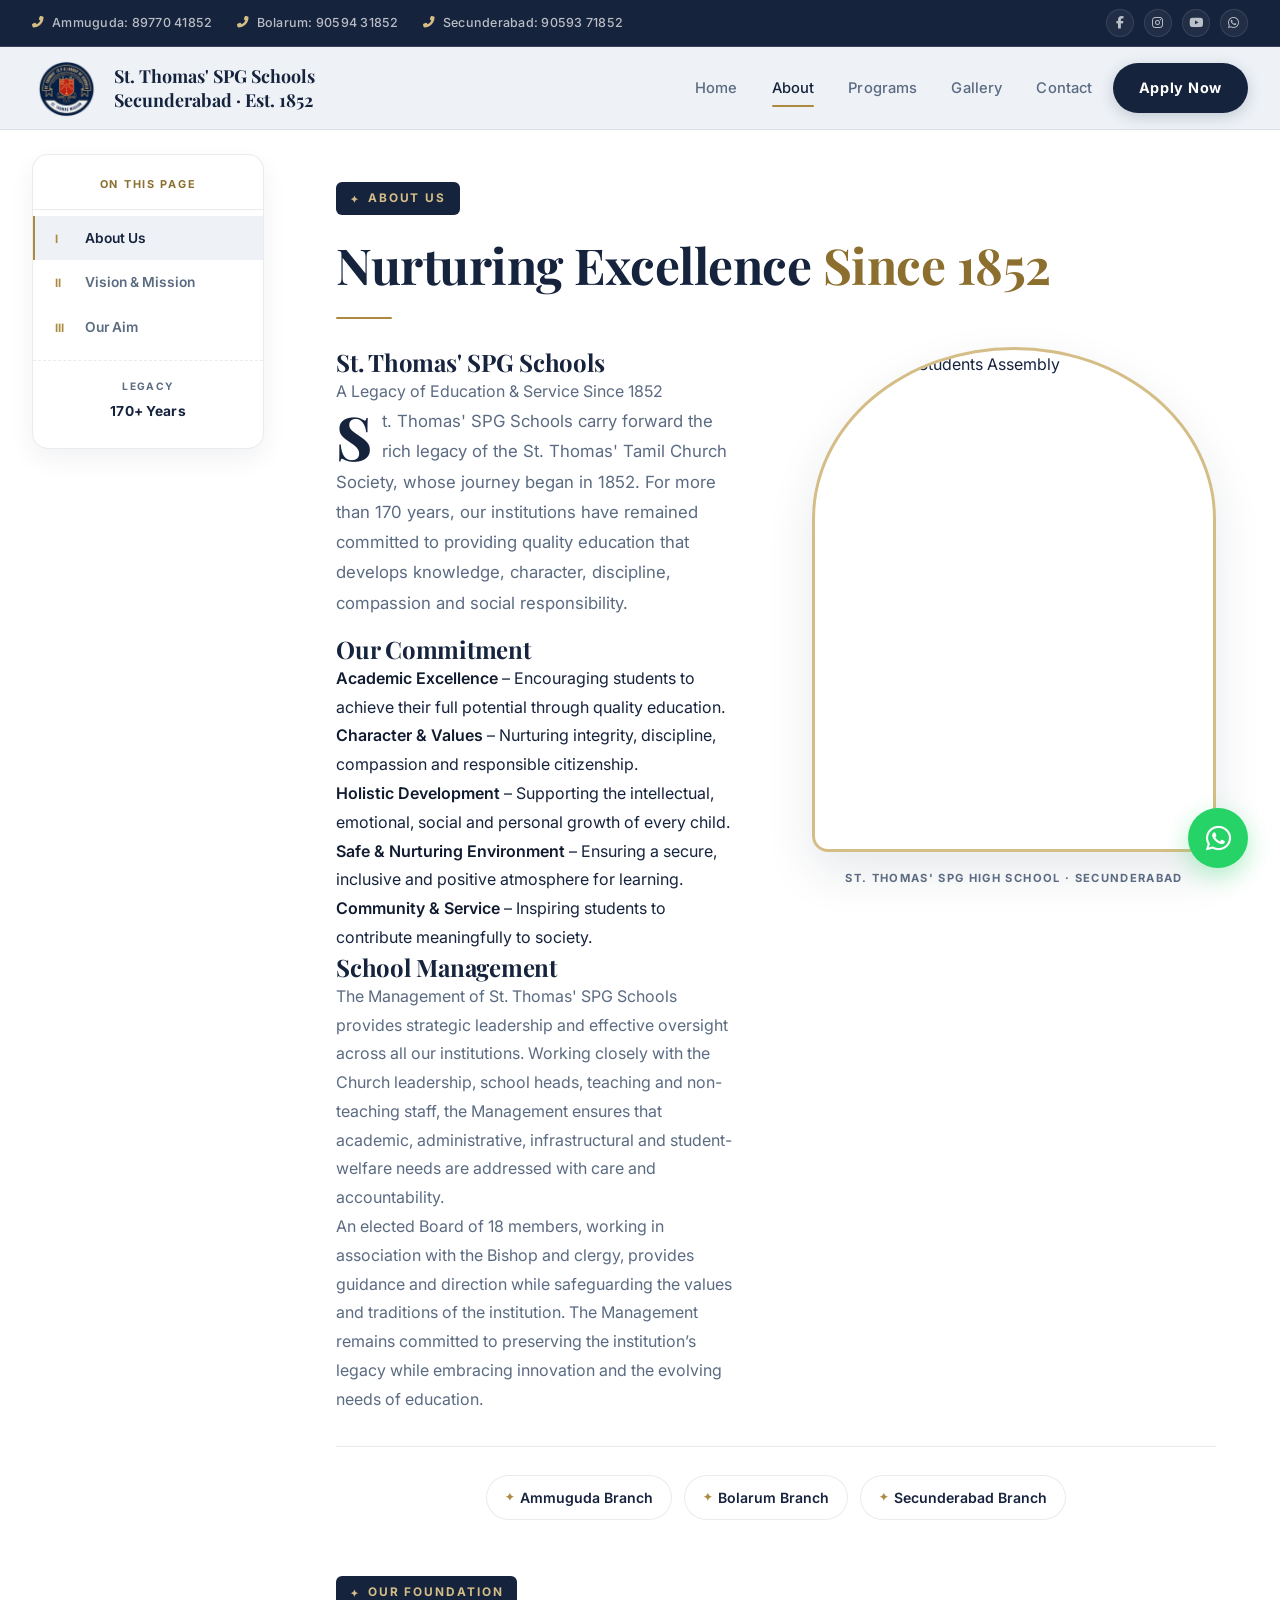
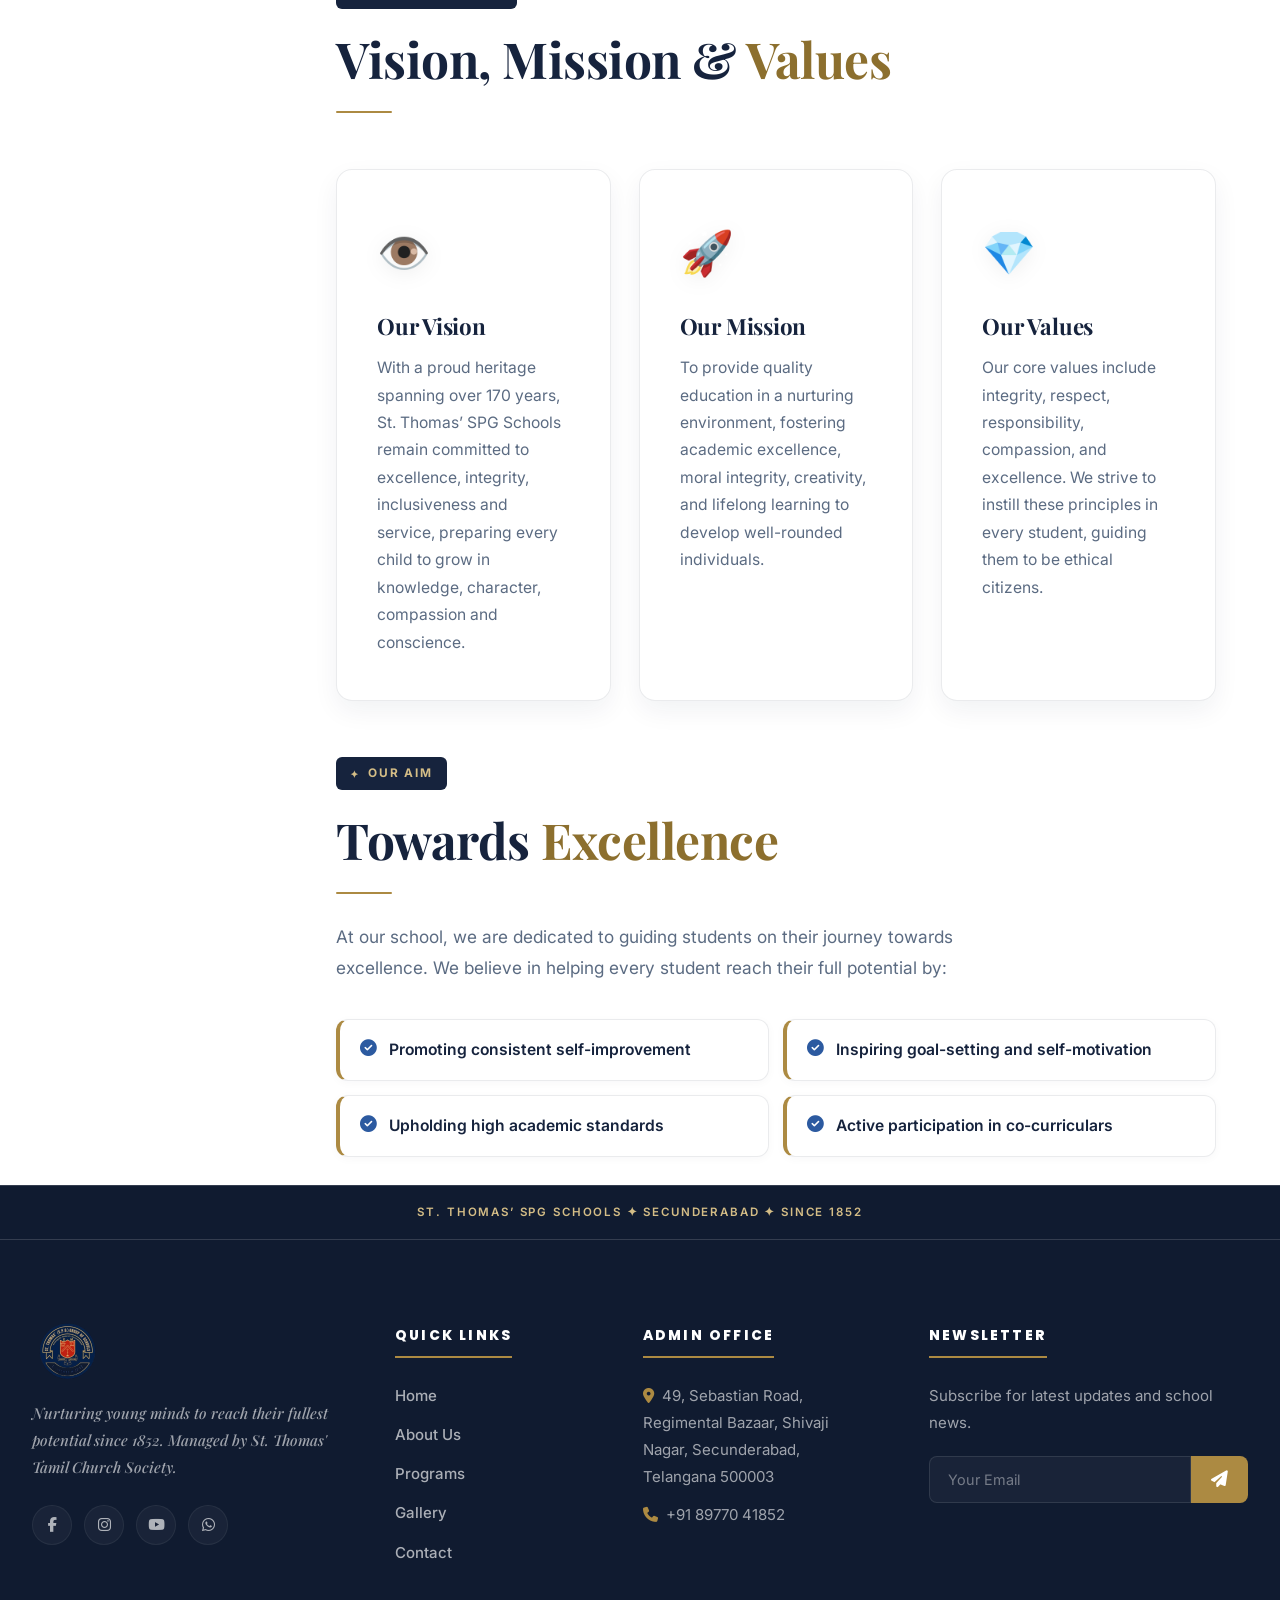
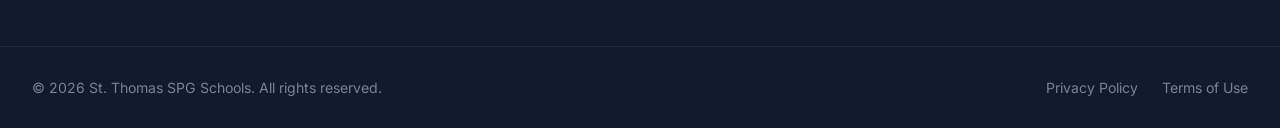
==== commit 90b1bfe8: "Reduce section spacing, fix desk-role line breaks, and cache-bust styles - Tighten desktop/tablet/mo" ====
--- a/about.html
+++ b/about.html
@@ -13,7 +13,7 @@
     href="https://fonts.googleapis.com/css2?family=Poppins:wght@300;400;500;600;700;800&family=Montserrat:wght@400;500;600;700;800&family=Inter:wght@300;400;500;600;700&display=swap"
     rel="stylesheet">
   <link rel="stylesheet" href="https://cdnjs.cloudflare.com/ajax/libs/font-awesome/6.5.1/css/all.min.css">
-  <link rel="stylesheet" href="style.css?v=22">
+  <link rel="stylesheet" href="style.css?v=24">
 </head>
 
 <body>
--- a/style.css
+++ b/style.css
@@ -446,7 +446,7 @@
 /* ══════════════════════════════════════════
    SECTION BASE (Modern layouts)
    ══════════════════════════════════════════ */
-.section { padding: 56px 0; position: relative; }
+.section { padding: 28px 0; position: relative; }
 /* Clears the sticky header when landing here fresh from another page's "Apply Now" link */
 #inquiry { scroll-margin-top: 150px; }
 .section-cream { background: var(--cream); }
@@ -1314,8 +1314,8 @@
 /* Utilities */
 .mt-2 { margin-top: 12px; }
 .mt-3 { margin-top: 24px; }
-.mt-4 { margin-top: 36px; }
-.mt-5 { margin-top: 56px; }
+.mt-4 { margin-top: 18px; }
+.mt-5 { margin-top: 20px; }
 .mb-4 { margin-bottom: 36px; }
 .mb-5 { margin-bottom: 56px; }
 .gap-1 { gap: 10px; }
@@ -1332,7 +1332,7 @@
 }
 
 @media (max-width: 1024px) {
-  .section { padding: 48px 0; }
+  .section { padding: 24px 0; }
   .top-bar { display: none; }
   .story-grid, .why-grid, .about-intro-grid, .prog-section { grid-template-columns: 1fr; gap: 48px; }
   .programs-grid, .gallery-grid, .blog-grid, .mission-grid, .feature-grid { grid-template-columns: repeat(2,1fr); gap: 24px; }
@@ -1364,7 +1364,7 @@
 
 @media (max-width: 768px) {
   .container { padding: 0 16px; }
-  .section { padding: 40px 0; }
+  .section { padding: 20px 0; }
   .nav-logo { height: 44px; }
   .main-header .container > a::after { font-size: 0.86rem; margin-left: 10px; }
   .programs-grid, .gallery-grid, .blog-grid, .mission-grid, .testimonials-grid, .aim-list, .feature-grid { grid-template-columns: 1fr; }
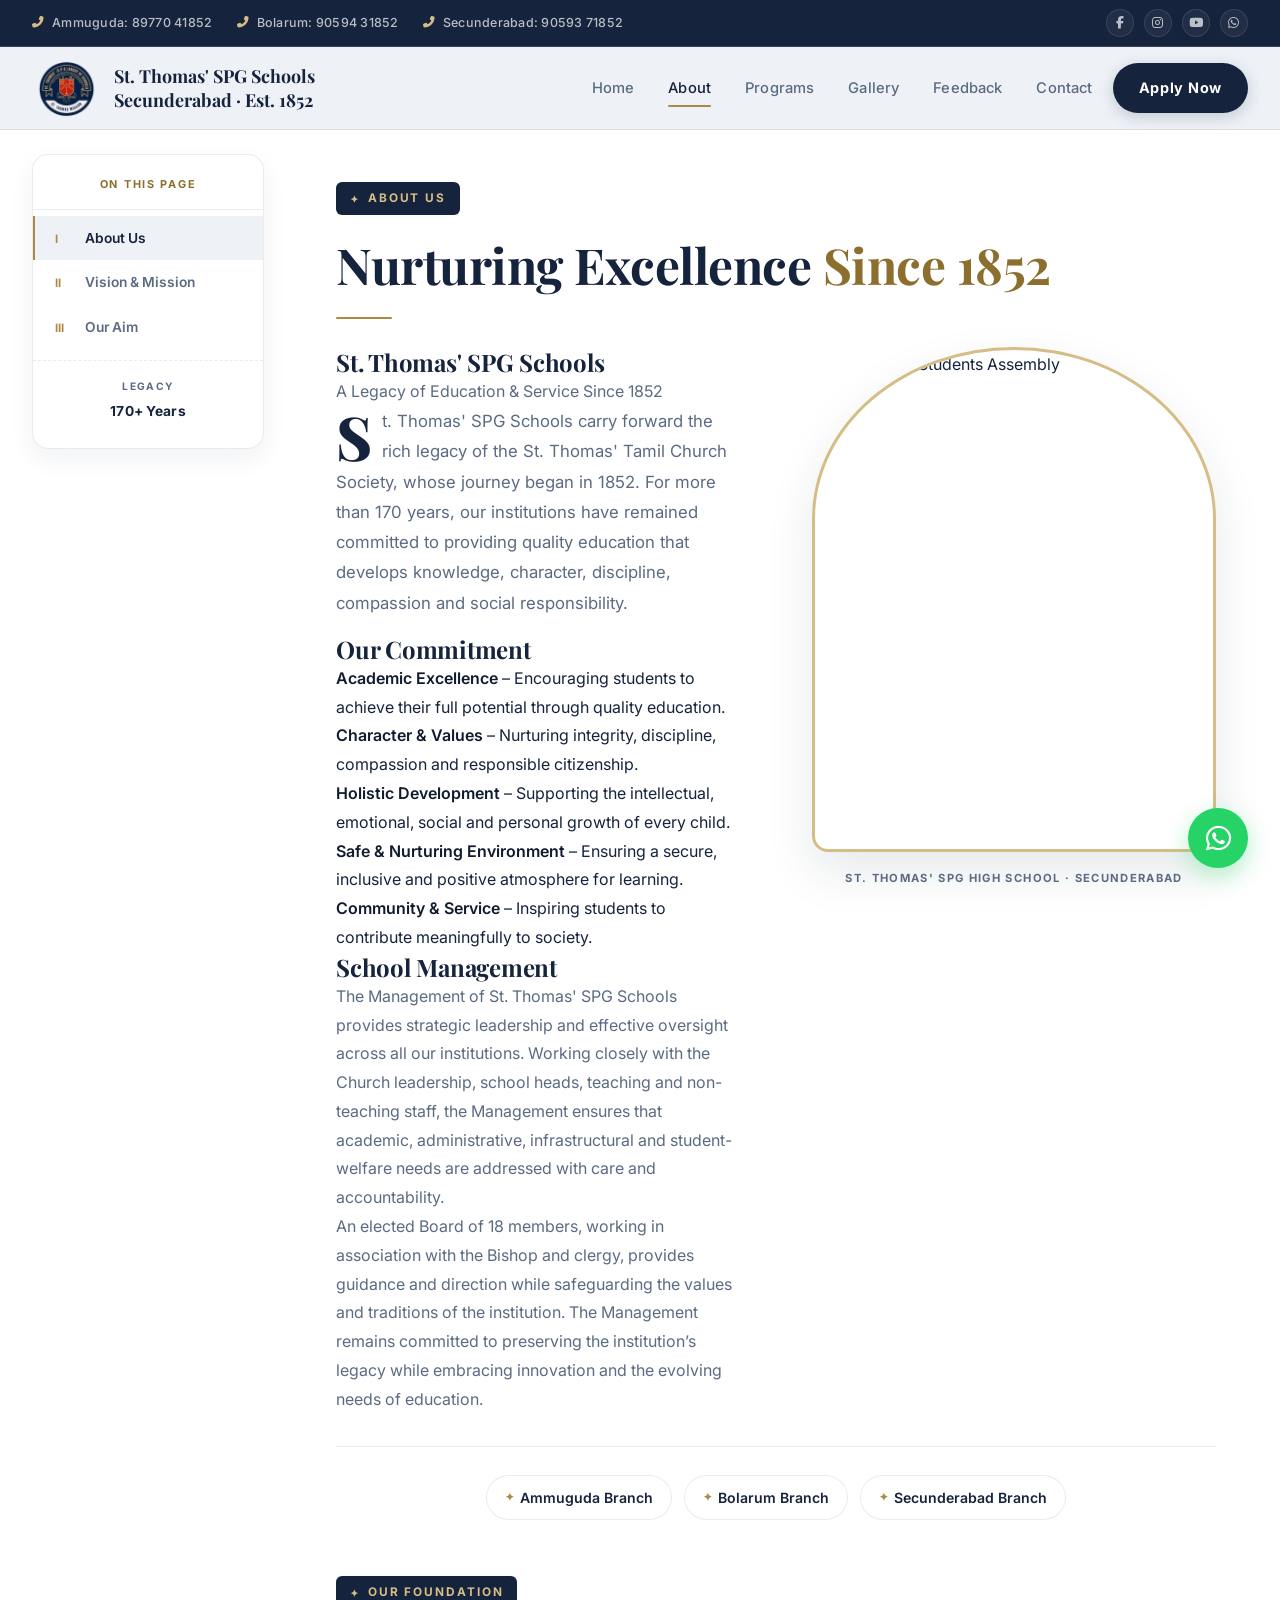
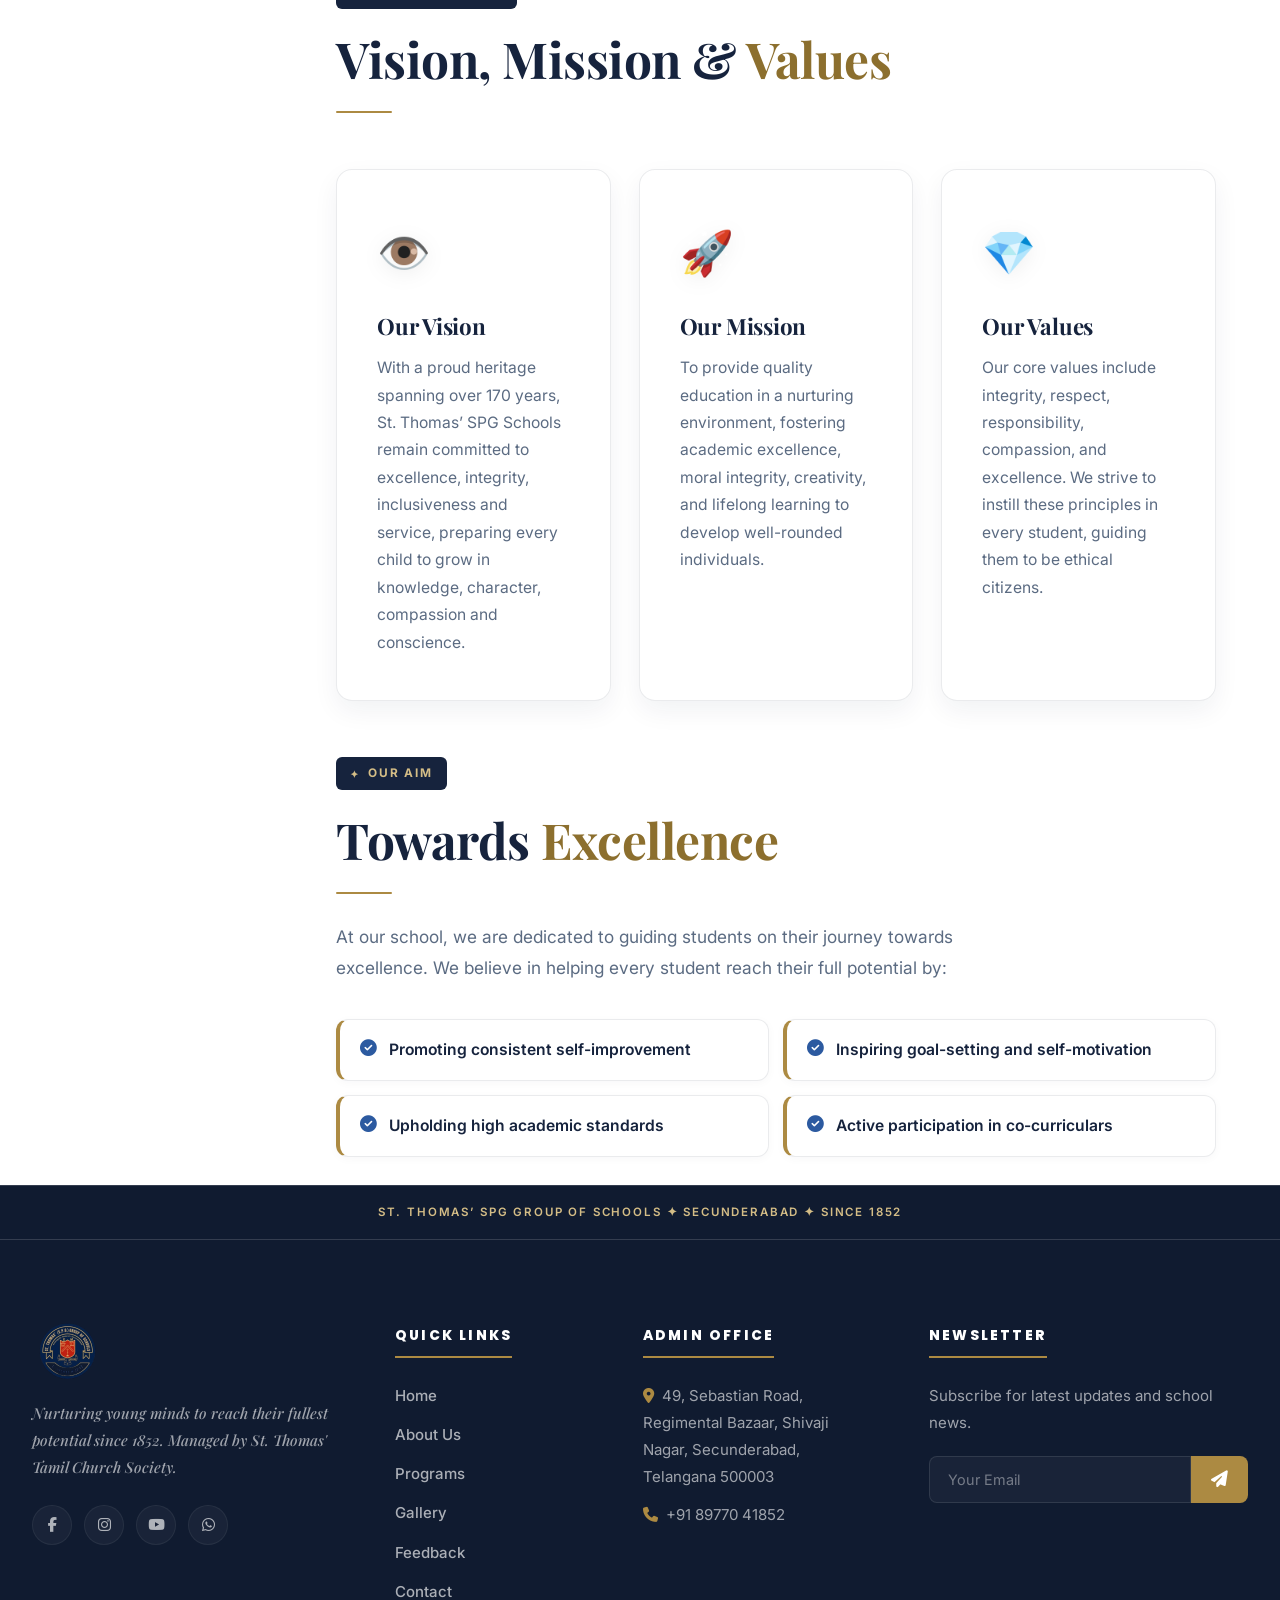
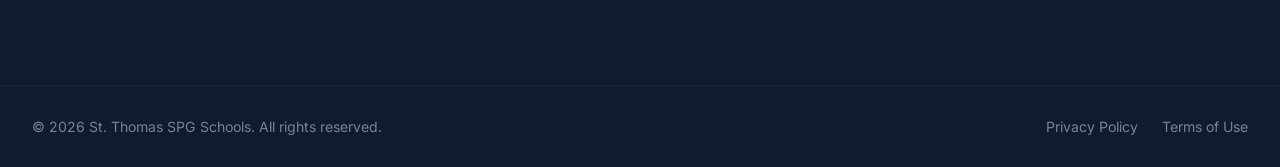
==== commit a28b560d: "Add Feedback page and wire forms to Google Sheets - New reviews.html: parent/student feedback form, " ====
--- a/about.html
+++ b/about.html
@@ -13,7 +13,7 @@
     href="https://fonts.googleapis.com/css2?family=Poppins:wght@300;400;500;600;700;800&family=Montserrat:wght@400;500;600;700;800&family=Inter:wght@300;400;500;600;700&display=swap"
     rel="stylesheet">
   <link rel="stylesheet" href="https://cdnjs.cloudflare.com/ajax/libs/font-awesome/6.5.1/css/all.min.css">
-  <link rel="stylesheet" href="style.css?v=24">
+  <link rel="stylesheet" href="style.css?v=25">
 </head>
 
 <body>
@@ -45,7 +45,8 @@
           <a href="about.html" class="active">About</a>
           <a href="programs.html">Programs</a>
           <a href="gallery.html">Gallery</a>
-          <!-- <a href="blog.html">Blog</a> -->
+          <a href="reviews.html">Feedback</a>
+        <!-- <a href="blog.html">Blog</a> -->
           <a href="contact.html">Contact</a>
           <a href="contact.html#inquiry" class="btn-apply">Apply Now</a>
         </nav>
@@ -216,6 +217,7 @@
           <a href="about.html">About Us</a>
           <a href="programs.html">Programs</a>
           <a href="gallery.html">Gallery</a>
+        <a href="reviews.html">Feedback</a>
           <!-- <a href="blog.html">Blog</a> -->
           <a href="contact.html">Contact</a>
         </div>
--- a/style.css
+++ b/style.css
@@ -886,6 +886,19 @@
   color: var(--white);
 }
 
+/* Star rating widget (Feedback form) */
+.star-rating { display:flex; flex-direction:row-reverse; justify-content:flex-end; gap:6px; }
+.star-rating input { position:absolute; opacity:0; width:0; height:0; }
+.star-rating label { font-size:1.7rem; color:var(--border); cursor:pointer; transition:var(--transition); }
+.star-rating label:hover, .star-rating label:hover ~ label,
+.star-rating input:checked ~ label { color: var(--gold); }
+
+/* Feedback form thank-you state */
+.review-thanks { text-align:center; padding: 20px 0; }
+.review-thanks i { font-size:2.6rem; color: var(--gold); margin-bottom: 14px; }
+.review-thanks h3 { color: var(--navy); font-size:1.6rem; margin-bottom:10px; }
+.review-thanks p { color: var(--muted); }
+
 /* ══════════════════════════════════════════
    SUB PAGES — HERO BANNER
    ══════════════════════════════════════════ */
@@ -1216,7 +1229,7 @@
 .main-footer { background: var(--navy-mid); color: var(--white); padding: 0 0 0; border-top: 1px solid var(--border-light); }
 /* CSS-only heritage tagline strip, echoing reference's top footer bar */
 .main-footer::before {
-  content: 'ST. THOMAS\2019  SPG SCHOOLS   \2726   SECUNDERABAD   \2726   SINCE 1852';
+  content: 'ST. THOMAS\2019  SPG GROUP OF SCHOOLS  \2726   SECUNDERABAD   \2726   SINCE 1852';
   display: block;
   text-align: center;
   padding: 16px 24px;
